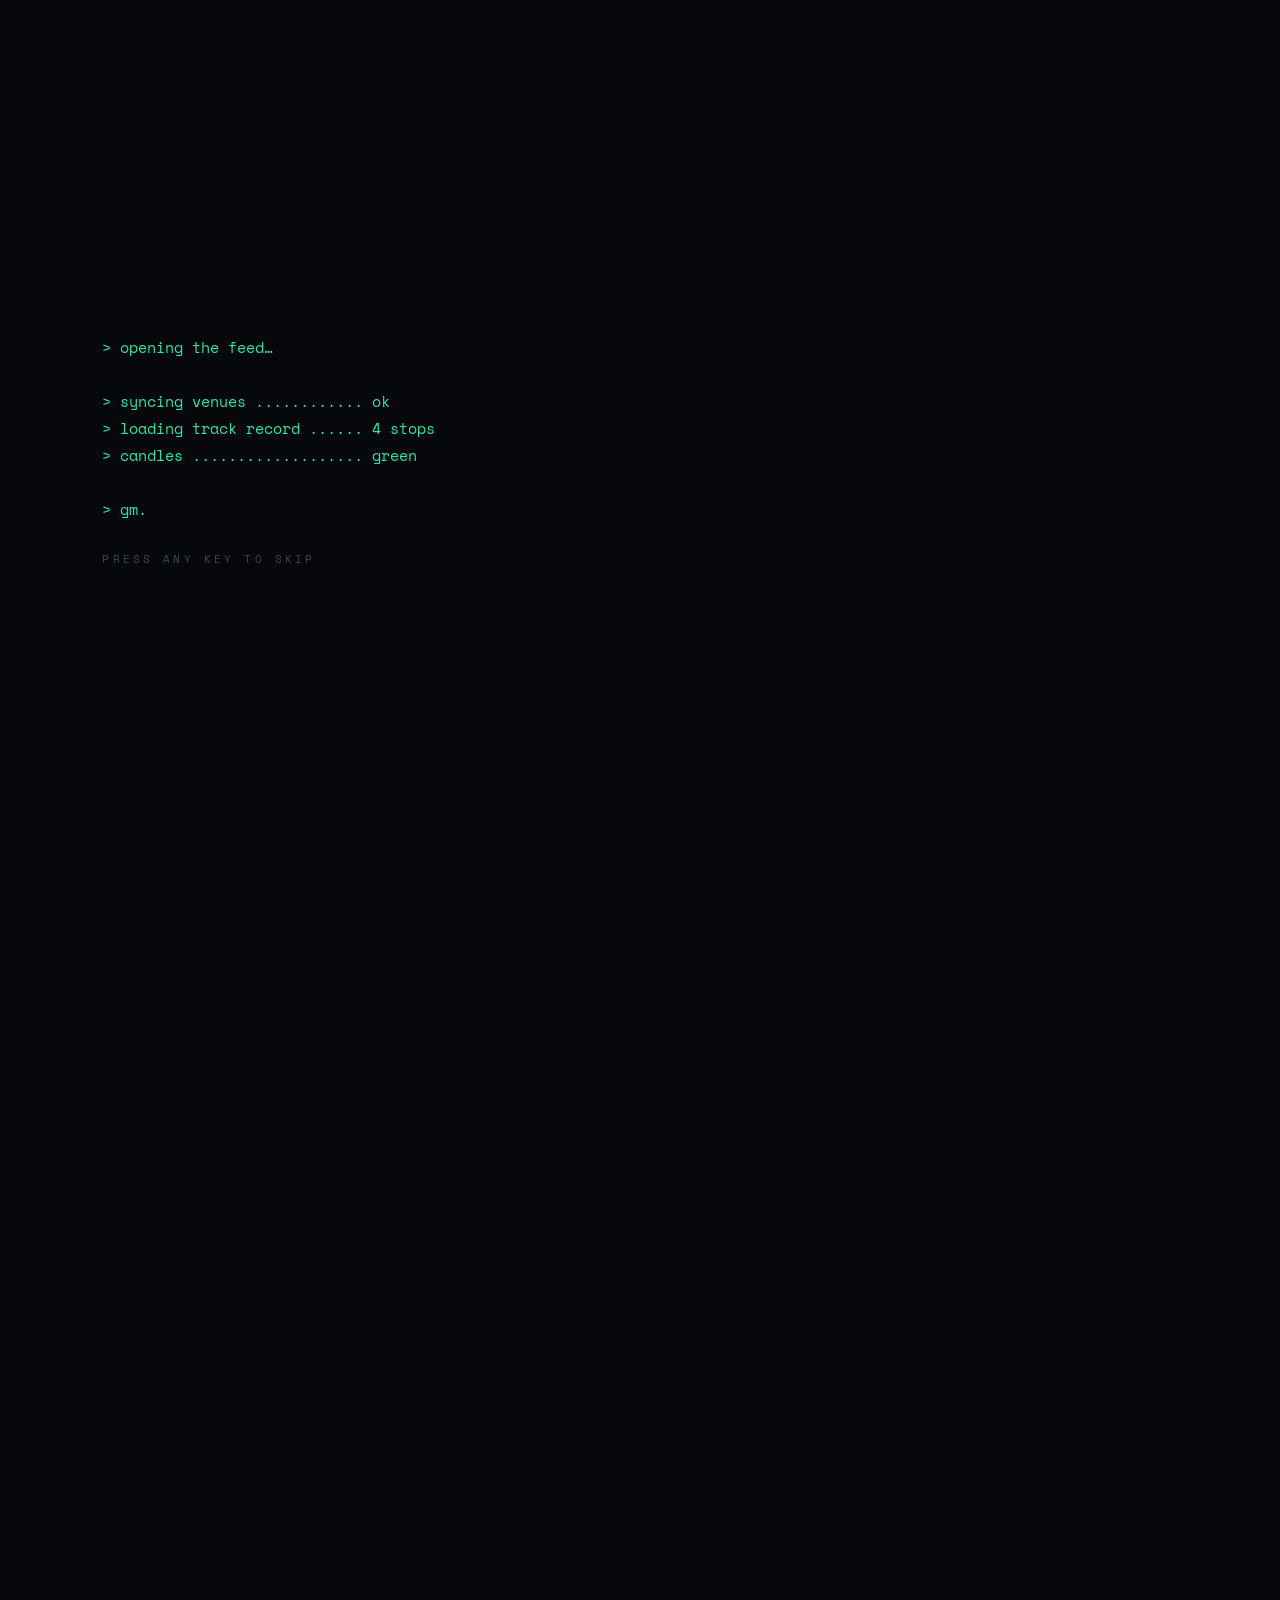
==== index.html @ bd5b3f76 "Remove language toggle" ====
<!DOCTYPE html>
<html class="no-js" lang="en">
<head>
<meta charset="utf-8">
<meta name="viewport" content="width=device-width, initial-scale=1">
<script>(function(){var d=document.documentElement;d.className='js';try{if(sessionStorage.getItem('bon_booted'))d.classList.add('booted');}catch(e){}try{if(window.matchMedia&&matchMedia('(prefers-reduced-motion: reduce)').matches)d.classList.add('booted');}catch(e){}})();</script>
<title>Long Ha (Bon) · Web3 social media &amp; community-led growth</title>
<meta name="description" content="Long Ha (Bon) — Web3 social media and community-led growth marketer. 5+ years across DeFi, GameFi and L1/L2 projects. Reply-led distribution, KOL programs, crisis comms.">
<meta name="author" content="Long Ha (Bon)">
<meta name="robots" content="index, follow, max-image-preview:large">
<meta name="theme-color" content="#06080C">
<link rel="icon" type="image/svg+xml" href="favicon.svg">
<link rel="apple-touch-icon" href="apple-touch-icon.png">
<link rel="canonical" href="https://hyperas-100.github.io/bon-site/">
<!-- If you move to your own domain later, update the canonical, og:url, og:image and twitter:image URLs below. -->
<meta property="og:url" content="https://hyperas-100.github.io/bon-site/">
<meta property="og:type" content="website">
<meta property="og:title" content="Long Ha (Bon) · Web3 social media &amp; community-led growth">
<meta property="og:description" content="Web3 social media and community-led growth. Reply-led distribution, KOL programs, crisis comms. 5+ years across DeFi, GameFi and L1/L2.">
<meta property="og:image" content="https://hyperas-100.github.io/bon-site/images/og.png">
<meta property="og:image:width" content="1200">
<meta property="og:image:height" content="630">
<meta name="twitter:card" content="summary_large_image">
<meta name="twitter:title" content="Long Ha (Bon) · Web3 social media &amp; community-led growth">
<meta name="twitter:description" content="Web3 social media and community-led growth. Reply-led distribution, KOL programs, crisis comms.">
<meta name="twitter:image" content="https://hyperas-100.github.io/bon-site/images/og.png">
<script type="application/ld+json">{"@context":"https://schema.org","@type":"ProfilePage","mainEntity":{"@type":"Person","name":"Long Ha","alternateName":"Bon","jobTitle":"Web3 Social Media & Growth Marketer","email":"mailto:halong100620@gmail.com","knowsLanguage":["vi","en"],"sameAs":["https://x.com/8xlqdtd_bon","https://t.me/bon_5m"]}}</script>
<link rel="preconnect" href="https://fonts.googleapis.com">
<link rel="preconnect" href="https://fonts.gstatic.com" crossorigin>
<link href="https://fonts.googleapis.com/css2?family=JetBrains+Mono:wght@300;400;500;600&family=Space+Mono:ital,wght@0,400;0,700;1,400;1,700&display=swap" rel="stylesheet">
<link rel="stylesheet" href="css/style.css">
<script src="js/ascii-engine.js" defer></script>
<script src="js/galaxy.js" defer></script>
<script src="js/space-bg.js" defer></script>
<script src="js/trajectory.js" defer></script>
<script src="js/app.js" defer></script>
</head>
<body>

<div id="root" style="position:relative;min-height:100vh;background:var(--bg);color:#C7D1E0;font-family:var(--body);font-size:16px;">

  <canvas id="starfield" aria-hidden="true" style="position:fixed;inset:0;z-index:0;pointer-events:none;"></canvas>

  <!-- ===== TOP BAR ===== -->
  <header class="topbar" style="position:fixed;top:0;left:0;right:0;z-index:55;display:flex;align-items:center;gap:18px;height:50px;padding:0 clamp(14px,3.4vw,30px);background:rgba(6,8,12,0.55);backdrop-filter:blur(11px);-webkit-backdrop-filter:blur(11px);">
    <button data-act="home" aria-label="back to top" style="display:flex;align-items:center;gap:9px;background:transparent;border:0;cursor:pointer;font:inherit;flex-shrink:0;">
      <span style="color:var(--green);font-size:14px;text-shadow:0 0 9px var(--green);">▲</span>
      <span style="font-weight:700;letter-spacing:.04em;font-size:14px;color:var(--ink);font-family:var(--head);">bon</span>
    </button>
    <button class="nav-galaxy" data-act="map" style="background:transparent;border:0;cursor:pointer;font-family:var(--head);font-size:11px;letter-spacing:.22em;color:var(--mute);padding:6px 8px;white-space:nowrap;flex-shrink:0;">▲ THE MARKET MAP</button>
    <span style="flex:1;"></span>
    <span id="clock" style="font-family:var(--head);font-size:10.5px;color:var(--mute);letter-spacing:.05em;flex-shrink:0;">--:--:-- UTC</span>
  </header>

  <!-- ===== CINEMATIC STAGE (fixed; scroll-driven) ===== -->
  <div id="stage" style="position:fixed;inset:0;z-index:2;overflow:hidden;">

    <!-- MARKET PLANET: hero-right -> center -> dive through -->
    <div id="earth-wrap" aria-hidden="true" style="position:absolute;top:50%;left:50%;width:min(80vh,920px);height:min(80vh,920px);transform:translate(-50%,-50%);">
      <div id="globe" style="position:absolute;inset:0;"></div>
    </div>

    <!-- WORMHOLE -->
    <canvas id="wormhole" aria-hidden="true" style="position:absolute;inset:0;width:100%;height:100%;opacity:0;pointer-events:none;"></canvas>

    <!-- MONOGRAM: zooms in, then dissolves into the wormhole -->
    <div id="face-wrap" aria-hidden="true" style="position:absolute;inset:0;display:flex;align-items:center;justify-content:center;opacity:0;pointer-events:none;transform:scale(0.9);will-change:transform,opacity;">
      <div id="face" style="width:min(96vh,99vw);height:min(96vh,99vw);-webkit-mask-image:radial-gradient(ellipse 56% 72% at 50% 45%,#000 42%,rgba(0,0,0,.55) 63%,transparent 82%);mask-image:radial-gradient(ellipse 56% 72% at 50% 45%,#000 42%,rgba(0,0,0,.55) 63%,transparent 82%);"></div>
    </div>

    <!-- LIQUIDITY MAP (galaxy) -->
    <div id="galaxy-wrap" style="position:absolute;inset:0;opacity:0;pointer-events:none;transform:scale(1.25);">
      <canvas id="galaxy" aria-hidden="true" style="position:absolute;inset:0;width:100%;height:100%;"></canvas>
      <div style="position:absolute;top:72px;left:50%;transform:translateX(-50%);z-index:3;text-align:center;pointer-events:none;">
        <div style="font-family:var(--head);font-size:11px;letter-spacing:.42em;color:var(--green);text-transform:uppercase;white-space:nowrap;">The Market Map</div>
        <div style="font-size:12.5px;color:var(--mute);margin-top:8px;">choose a market — or run <span style="color:#9FB0C8;">cd track</span> in the terminal</div>
      </div>
      <div id="galaxy-hint" aria-hidden="true" style="position:absolute;bottom:94px;left:50%;transform:translateX(-50%);z-index:3;pointer-events:none;font-family:var(--head);font-size:10.5px;letter-spacing:.34em;color:var(--mute);text-transform:uppercase;transition:opacity .9s ease;display:flex;align-items:center;gap:9px;">
        <span style="font-size:14px;color:var(--green);text-shadow:0 0 10px var(--green);animation:btwinkle 2.6s ease-in-out infinite;">⟲</span> drag to spin the map
      </div>
      <div style="position:absolute;inset:0;z-index:4;pointer-events:none;">
        <button class="galaxy-node" id="node-track" data-go="track" aria-label="TRACK RECORD — where I've worked" style="position:absolute;left:28%;top:30%;transform:translate(-50%,-50%);display:flex;flex-direction:column;align-items:center;gap:5px;background:transparent;border:0;cursor:pointer;padding:12px 14px;border-radius:4px;">
          <span style="font-size:16px;color:var(--green);text-shadow:0 0 10px var(--green);line-height:1;animation:btwinkle 3.2s ease-in-out infinite;">▲</span>
          <span style="font-family:var(--head);font-weight:700;font-size:11px;letter-spacing:.14em;color:var(--ink);text-shadow:0 1px 8px var(--bg),0 0 16px var(--bg);white-space:nowrap;">TRACK RECORD</span>
          <span style="font-size:10px;color:#8893A6;text-shadow:0 1px 6px var(--bg),0 0 12px var(--bg);white-space:nowrap;">where I've worked</span>
        </button>
        <button class="galaxy-node" id="node-results" data-go="results" aria-label="PNL — the numbers" style="position:absolute;left:72%;top:28%;transform:translate(-50%,-50%);display:flex;flex-direction:column;align-items:center;gap:5px;background:transparent;border:0;cursor:pointer;padding:12px 14px;border-radius:4px;">
          <span style="font-size:16px;color:var(--green);text-shadow:0 0 10px var(--green);line-height:1;animation:btwinkle 3.2s ease-in-out infinite;">▲</span>
          <span style="font-family:var(--head);font-weight:700;font-size:11px;letter-spacing:.14em;color:var(--ink);text-shadow:0 1px 8px var(--bg),0 0 16px var(--bg);white-space:nowrap;">PNL</span>
          <span style="font-size:10px;color:#8893A6;text-shadow:0 1px 6px var(--bg),0 0 12px var(--bg);white-space:nowrap;">the numbers</span>
        </button>
        <button class="galaxy-node" id="node-skills" data-go="skills" aria-label="CHARACTER SHEET — what I do" style="position:absolute;left:24%;top:68%;transform:translate(-50%,-50%);display:flex;flex-direction:column;align-items:center;gap:5px;background:transparent;border:0;cursor:pointer;padding:12px 14px;border-radius:4px;">
          <span style="font-size:16px;color:var(--green);text-shadow:0 0 10px var(--green);line-height:1;animation:btwinkle 3.2s ease-in-out infinite;">▲</span>
          <span style="font-family:var(--head);font-weight:700;font-size:11px;letter-spacing:.14em;color:var(--ink);text-shadow:0 1px 8px var(--bg),0 0 16px var(--bg);white-space:nowrap;">CHARACTER SHEET</span>
          <span style="font-size:10px;color:#8893A6;text-shadow:0 1px 6px var(--bg),0 0 12px var(--bg);white-space:nowrap;">what I do</span>
        </button>
        <button class="galaxy-node" id="node-contact" data-go="contact" aria-label="OPEN ORDER — say gm" style="position:absolute;left:74%;top:70%;transform:translate(-50%,-50%);display:flex;flex-direction:column;align-items:center;gap:5px;background:transparent;border:0;cursor:pointer;padding:12px 14px;border-radius:4px;">
          <span style="font-size:16px;color:var(--amber);text-shadow:0 0 10px var(--amber);line-height:1;animation:btwinkle 3.2s ease-in-out infinite;">▲</span>
          <span style="font-family:var(--head);font-weight:700;font-size:11px;letter-spacing:.14em;color:var(--ink);text-shadow:0 1px 8px var(--bg),0 0 16px var(--bg);white-space:nowrap;">OPEN ORDER</span>
          <span style="font-size:10px;color:#8893A6;text-shadow:0 1px 6px var(--bg),0 0 12px var(--bg);white-space:nowrap;">say gm</span>
        </button>
      </div>
    </div>

    <!-- HERO TEXT: backspaces away on scroll -->
    <div id="hero-text" style="position:absolute;inset:0;z-index:5;display:flex;align-items:center;padding:clamp(80px,12vh,140px) clamp(20px,6vw,76px);">
      <div aria-hidden="true" style="position:absolute;inset:0;pointer-events:none;background:radial-gradient(125% 120% at 12% 46%,rgba(6,8,12,0.96) 0%,rgba(6,8,12,0.5) 28%,rgba(6,8,12,0) 56%);"></div>
      <div style="position:relative;z-index:3;max-width:820px;">
        <div style="font-family:var(--head);font-size:12px;letter-spacing:.34em;text-transform:uppercase;color:#8893A6;margin-bottom:30px;">LONG HA <span style="color:var(--dim);">· BON</span></div>
        <h1 id="tagline" lang="en" data-full="I don’t post at the timeline. I live in it." style="font-family:var(--head);font-weight:700;font-size:clamp(26px,4.1vw,50px);line-height:1.14;letter-spacing:-0.01em;color:var(--ink);margin-bottom:28px;text-wrap:balance;min-height:2.3em;">I don’t post at the timeline. I live in it.</h1>
        <p style="font-family:var(--head);font-size:clamp(15px,1.85vw,20px);line-height:1.5;color:var(--green);max-width:46ch;margin-bottom:8px;"><span style="color:var(--green-dim);">&gt;</span> web3 social media &amp; community-led growth.</p>
        <p style="font-family:var(--head);font-style:italic;font-size:clamp(13px,1.5vw,16px);line-height:1.55;color:var(--mute);max-width:48ch;margin-bottom:44px;"><span style="color:var(--dim);font-style:normal;">&gt;</span> reply-led distribution · KOL programs · crisis comms.</p>
        <div style="display:inline-flex;align-items:center;gap:12px;font-family:var(--head);font-size:12px;letter-spacing:.22em;text-transform:uppercase;color:var(--mute);">
          <span style="color:var(--amber);animation:bfloat 2.4s ease-in-out infinite;display:inline-block;">↓</span> scroll to open the market
        </div>
      </div>
      <div aria-hidden="true" style="position:absolute;bottom:84px;right:clamp(20px,6vw,76px);z-index:3;font-family:var(--head);font-size:10px;letter-spacing:.08em;color:var(--dim);text-align:right;line-height:1.6;">5+ YRS IN THE MARKET<br>BULL · BEAR · CRAB</div>
    </div>

  </div>

  <!-- ===== SCROLL TRACK (drives the cinematic) ===== -->
  <div class="scroll-track" aria-hidden="true" style="height:520vh;"></div>

  <!-- ===== COMMAND CONSOLE ===== -->
  <div id="console" style="position:fixed;left:0;right:0;bottom:0;z-index:56;pointer-events:none;">
    <div style="max-width:1180px;margin:0 auto;padding:0 clamp(10px,3vw,22px);">
      <div id="cmd-log" style="pointer-events:auto;max-height:34vh;overflow-y:auto;background:rgba(6,8,12,0.93);backdrop-filter:blur(12px);-webkit-backdrop-filter:blur(12px);border:1px solid var(--line);border-bottom:0;padding:14px 16px;"></div>
    </div>
    <div style="background:rgba(6,8,12,0.88);backdrop-filter:blur(12px);-webkit-backdrop-filter:blur(12px);border-top:1px solid var(--line);pointer-events:auto;">
      <div style="max-width:1180px;margin:0 auto;display:flex;align-items:center;gap:10px;padding:0 clamp(12px,3vw,24px);height:52px;">
        <span style="color:var(--green-dim);font-size:13px;white-space:nowrap;flex-shrink:0;">guest@bon<span style="color:var(--dim);">:</span><span style="color:var(--green);">~</span><span style="color:var(--dim);">$</span></span>
        <input id="cmd-input" type="text" autocomplete="off" autocapitalize="off" spellcheck="false" aria-label="command input" placeholder="try ‘ls’, ‘cd track’, ‘gm’, ‘sudo hire-me’" style="flex:1;min-width:0;background:transparent;border:0;outline:0;font-size:14px;color:var(--ink);caret-color:var(--green);">
        <button id="cmd-help" data-act="help" style="flex-shrink:0;background:transparent;border:1px solid var(--line);color:#8893A6;font-family:var(--head);font-size:10.5px;letter-spacing:.14em;padding:5px 12px;cursor:pointer;">HELP</button>
      </div>
    </div>
  </div>

  <!-- ===== SECTION OVERLAY / no-JS résumé document ===== -->
  <main id="overlay">
    <div class="overlay-bg" aria-hidden="true" style="position:fixed;inset:0;z-index:0;pointer-events:none;background:radial-gradient(circle at 72% 16%,rgba(255,190,90,0.06),transparent 58%),radial-gradient(circle at 16% 84%,rgba(46,230,166,0.07),transparent 54%);"></div>
    <canvas id="overlay-bg-canvas" aria-hidden="true" style="position:fixed;inset:0;z-index:0;width:100%;height:100%;pointer-events:none;opacity:.55;"></canvas>
    <div class="overlay-chrome" style="position:sticky;top:0;z-index:3;align-items:center;gap:14px;padding:16px clamp(20px,5vw,64px);background:linear-gradient(180deg,rgba(6,8,12,0.92),rgba(6,8,12,0));backdrop-filter:blur(8px);">
      <button class="sec-back" data-act="back-close" style="display:inline-flex;align-items:center;gap:9px;background:transparent;border:1px solid rgba(46,230,166,0.28);cursor:pointer;font-family:var(--head);font-size:11px;letter-spacing:.18em;text-transform:uppercase;color:#CDD8E8;padding:9px 15px;">←&nbsp; map</button>
      <span style="flex:1;"></span>
      <span id="sec-counter" style="font-family:var(--head);font-size:11px;letter-spacing:.3em;color:var(--mute);">01 / 04</span>
    </div>

    <div class="overlay-body" style="position:relative;z-index:1;max-width:1080px;margin:0 auto;padding:6px clamp(20px,5vw,64px) 48px;">

      <div class="resume-hero">
        <p class="rh-eyebrow">LONG HA · BON</p>
        <h1 class="rh-title">I don’t post at the timeline. I live in it.</h1>
        <p class="rh-sub"><span style="color:var(--green-dim);">&gt;</span> web3 social media &amp; community-led growth.</p>
        <p class="rh-note">native VI · English C1 · 5+ years across DeFi, GameFi and L1/L2</p>
      </div>

      <!-- ============ 01 TRACK RECORD (the flight) ============ -->
      <section id="sec-track" class="section traj-section" data-sec="track" aria-labelledby="t-track">
        <h2 id="t-track" class="sr-only">The Long Position — work history, 2021 to now</h2>
        <div class="traj-stage" id="traj-map">
          <canvas data-art="trajectory" id="traj-canvas"></canvas>
          <div class="traj-top"><span><span class="traj-title">THE LONG POSITION</span> <span style="color:var(--mute);">// STOP <b id="traj-sector">01 / 04</b></span></span><span class="traj-loc" id="traj-loc">FREELANCE · ’21–’25</span><span>SIGNAL &#9656; <b id="traj-stat">—</b></span></div>
          <div class="traj-progress" id="traj-progress">
            <button data-i="0" aria-label="warp to freelance, 2021 to 2025"></button>
            <button data-i="1" aria-label="warp to Kame, Sei"></button>
            <button data-i="2" aria-label="warp to FlowX and Aurum"></button>
            <button data-i="3" aria-label="warp to Bullet.xyz"></button>
          </div>
          <div class="traj-dossier" id="traj-dossier"></div>
          <div class="traj-controls">
            <div class="traj-hint" id="traj-prompt">hold to ride the trend · or press SPACE</div>
            <div class="traj-buttons">
              <button class="traj-btn" id="traj-back" aria-label="warp back">◀ BACK</button>
              <button class="traj-btn traj-warp" id="traj-warp" aria-label="warp forward">HOLD TO LONG ▶</button>
            </div>
          </div>
        </div>

        <!-- dossier data: read by app.js for the flight HUD, and shown as a plain list when JS is off -->
        <div id="traj-data" class="plain-list" style="padding:40px 0 20px;">
          <div class="plain-only" style="display:block;">
            <div class="sec-eyebrow">where I've worked</div>
            <h2 class="sec-title" style="margin-bottom:28px;">The Long Position</h2>
          </div>
          <div class="sys-info" data-i="0" style="margin-bottom:28px;">
            <div class="dos-role">Web3 Growth &amp; Social Media Marketing · Freelance · 4/2021 – 4/2025</div>
            <div class="dos-name">RedKite · Hydraverse · Fizen Wallet · Hyra AI</div>
            <ul class="dos-list">
              <li>Led growth and social strategy across 4 Web3 projects (DeFi, GameFi and L1/L2 ecosystems), scaling communities from 0 to 800k+ users.</li>
              <li>15M+ combined organic reach (X analytics) across the campaigns I led.</li>
              <li>Managed and trained cross-functional teams (up to 7 members) and 200+ KOL and partner relationships.</li>
            </ul>
          </div>
          <div class="sys-info" data-i="1" style="margin-bottom:28px;">
            <div class="dos-role">Marketing Manager · 7/2025 – 4/2026</div>
            <div class="dos-name">Kame Aggregator · Sei</div>
            <ul class="dos-list">
              <li>Led growth and marketing: strategy, execution and ecosystem expansion within Sei.</li>
              <li>Built and optimized the KOL/Ambassador program to ~800% efficiency vs. the original campaign on a 70% smaller budget, with 2.8M+ impressions.</li>
              <li>Ran co-marketing and BD with major Sei protocols (DEXs, lending platforms).</li>
              <li>Led incident communications during a protocol exploit across the official Kame X account and my own, bridging the core team, Sei Foundation, partners and users.</li>
            </ul>
          </div>
          <div class="sys-info" data-i="2" style="margin-bottom:28px;">
            <div class="dos-role">Same role · 7/2025 – 4/2026</div>
            <div class="dos-name">FlowX Aggregator · Aurum Protocol</div>
            <ul class="dos-list">
              <li>Drove KOL and content growth for FlowX Aggregator.</li>
              <li>Led full-stack growth for Aurum Protocol.</li>
              <li>Recognized as Human of the Month twice for performance and impact.</li>
            </ul>
          </div>
          <div class="sys-info" data-i="3" style="margin-bottom:28px;">
            <div class="dos-role">Social Media · 8/2026 – present</div>
            <div class="dos-name">Bullet.xyz · Solana perps DEX</div>
            <ul class="dos-list">
              <li>Lead social strategy and daily content for the main brand account (90K+ followers).</li>
              <li>Moved the account to reply-led distribution: 1M monthly organic impressions, with likes +309%, reposts +632% and profile visits +222% (X analytics).</li>
              <li>Trading volume passed $300M+ within the first 2 months.</li>
              <li>Ship product launch and market content on a consistent visual system, in a distinct non-corporate voice built for Solana's interactive ecosystem.</li>
            </ul>
          </div>
        </div>
      </section>

      <!-- ============ 02 PNL (results) ============ -->
      <section id="sec-results" class="section" data-sec="results" aria-labelledby="t-results">
        <div style="margin-bottom:34px;">
          <div class="sec-eyebrow">the numbers</div>
          <h2 id="t-results" class="sec-title">The PnL</h2>
        </div>
        <div class="tele"><span><i class="dot-live"></i> <span class="c">settled results</span></span><span>sources: X analytics · DeFi dashboards</span></div>
        <!-- TODO(Bon): add the comparison window for the Bullet % changes (e.g. "vs. the month before I joined") in the notes below. -->
        <div class="pnl-grid" id="pnl-grid">
          <div class="pnl-card hud" data-to="1" data-suffix="M" data-dec="0" style="--d:0ms">
            <div class="pnl-label">Monthly organic impressions</div>
            <div class="pnl-num">1M</div><div class="pnl-spark" aria-hidden="true"></div>
            <div class="pnl-sub">Main account (90K+ followers) after the move to reply-led distribution.</div><span class="pnl-tag">BULLET.XYZ</span>
          </div>
          <div class="pnl-card hud" data-to="309" data-prefix="+" data-suffix="%" data-dec="0" data-up="1" style="--d:70ms">
            <div class="pnl-label">Likes</div>
            <div class="pnl-num">+309%</div><div class="pnl-spark" aria-hidden="true"></div>
            <div class="pnl-sub">Monthly organic engagement, main account.</div><span class="pnl-tag">BULLET.XYZ</span>
          </div>
          <div class="pnl-card hud" data-to="632" data-prefix="+" data-suffix="%" data-dec="0" data-up="1" style="--d:140ms">
            <div class="pnl-label">Reposts</div>
            <div class="pnl-num">+632%</div><div class="pnl-spark" aria-hidden="true"></div>
            <div class="pnl-sub">Monthly organic engagement, main account.</div><span class="pnl-tag">BULLET.XYZ</span>
          </div>
          <div class="pnl-card hud" data-to="222" data-prefix="+" data-suffix="%" data-dec="0" data-up="1" style="--d:210ms">
            <div class="pnl-label">Profile visits</div>
            <div class="pnl-num">+222%</div><div class="pnl-spark" aria-hidden="true"></div>
            <div class="pnl-sub">Monthly organic engagement, main account.</div><span class="pnl-tag">BULLET.XYZ</span>
          </div>
          <div class="pnl-card hud" data-to="300" data-prefix="$" data-suffix="M+" data-dec="0" style="--d:280ms">
            <div class="pnl-label">Trading volume</div>
            <div class="pnl-num">$300M+</div><div class="pnl-spark" aria-hidden="true"></div>
            <div class="pnl-sub">Trading volume in the first 2 months.</div><span class="pnl-tag">BULLET.XYZ</span>
          </div>
          <div class="pnl-card hud" data-to="800" data-prefix="~" data-suffix="%" data-dec="0" style="--d:350ms">
            <div class="pnl-label">KOL program efficiency</div>
            <div class="pnl-num amber">~800%</div><div class="pnl-spark" aria-hidden="true"></div>
            <div class="pnl-sub">vs. the original campaign, while cutting the budget by 70%.</div><span class="pnl-tag">KAME · SEI</span>
          </div>
          <div class="pnl-card hud" data-to="2.8" data-suffix="M+" data-dec="1" style="--d:420ms">
            <div class="pnl-label">Total impressions</div>
            <div class="pnl-num amber">2.8M+</div><div class="pnl-spark" aria-hidden="true"></div>
            <div class="pnl-sub">Generated by the rebuilt KOL and ambassador program.</div><span class="pnl-tag">KAME · SEI</span>
          </div>
          <div class="pnl-card hud" data-to="15" data-suffix="M+" data-dec="0" style="--d:490ms">
            <div class="pnl-label">Combined organic reach</div>
            <div class="pnl-num">15M+</div><div class="pnl-spark" aria-hidden="true"></div>
            <div class="pnl-sub">Across 4 Web3 projects, from content, KOLs and campaigns.</div><span class="pnl-tag">FREELANCE ’21–’25</span>
          </div>
        </div>
        <p class="pnl-note"><b>How to read this.</b> Bullet.xyz social figures come from X analytics and cover the main account only. Reach figures are X analytics. Trading volume is Bullet.xyz volume over its first 2 months. The sparklines are decorative, not data.</p>
      </section>

      <!-- ============ 03 CHARACTER SHEET (skills) ============ -->
      <section id="sec-skills" class="section" data-sec="skills" aria-labelledby="t-skills">
        <div style="margin-bottom:34px;">
          <div class="sec-eyebrow">what I do</div>
          <h2 id="t-skills" class="sec-title">Character Sheet</h2>
        </div>
        <div class="char-head hud">
          <div class="char-portrait hud" data-art="portrait"><img src="images/mark.jpg" alt="Bon monogram" style="width:100%;height:100%;object-fit:cover;"></div>
          <div>
            <div class="char-tag">// player one</div>
            <div class="char-name">LONG HA (BON)</div>
            <div class="char-meta">
              <div><b>CLASS</b> Web3 social &amp; growth operator</div>
              <div><b>GUILD</b> Bullet.xyz</div>
              <div><b>LANGS</b> Vietnamese (native) · English (C1)</div>
              <div><b>EDU</b> NEU · Business Admin, Entrepreneurship Mgmt · 2018–22</div>
            </div>
          </div>
        </div>
        <!-- TODO(Bon): the LV values below (data-lv) are self-rated placeholders. Set them to what you actually believe. -->
        <div class="stat-grid">
          <div class="hud" style="padding:20px;">
            <div class="block-title">// skills</div>
            <!-- self-rated bars: tune the "off" count (out of 10) and LV to taste -->
            <div class="stat-row"><span class="stat-name">CT-native voice</span><span class="stat-lv">LV 9</span><span class="stat-bar" data-lv="9"></span></div>
            <div class="stat-row"><span class="stat-name">Reply-led distribution</span><span class="stat-lv">LV 9</span><span class="stat-bar" data-lv="9"></span></div>
            <div class="stat-row"><span class="stat-name">KOL &amp; ambassador programs</span><span class="stat-lv">LV 9</span><span class="stat-bar" data-lv="9"></span></div>
            <div class="stat-row"><span class="stat-name">Community-led GTM</span><span class="stat-lv">LV 8</span><span class="stat-bar" data-lv="8"></span></div>
            <div class="stat-row"><span class="stat-name">Launch execution</span><span class="stat-lv">LV 8</span><span class="stat-bar" data-lv="8"></span></div>
            <div class="stat-row"><span class="stat-name">Crisis communications</span><span class="stat-lv">LV 7</span><span class="stat-bar" data-lv="7"></span></div>
            <div class="stat-row"><span class="stat-name">Co-marketing &amp; BD</span><span class="stat-lv">LV 7</span><span class="stat-bar" data-lv="7"></span></div>
            <div class="stat-row"><span class="stat-name">Team leadership</span><span class="stat-lv">LV 7</span><span class="stat-bar" data-lv="7"></span></div>
          </div>
          <div style="display:flex;flex-direction:column;gap:clamp(18px,3vw,28px);">
            <div class="hud" style="padding:20px;">
              <div class="block-title">// gear</div>
              <div class="gear"><span>X / Crypto Twitter</span><span>KOL programs</span><span>ambassador programs</span><span>co-marketing</span><span>BD</span><span>community ops</span><span>launch content</span><span>incident comms</span><span>content systems</span></div>
            </div>
            <div class="hud" style="padding:20px;">
              <div class="block-title">// achievements</div>
              <ul class="dos-list">
                <li>Human of the Month, twice</li>
                <li>Rebuilt a KOL program at ~800% efficiency on a 70% smaller budget</li>
                <li>Led comms through a live protocol exploit</li>
                <li>Grew communities from 0 to 800k+ users across 4 projects</li>
              </ul>
            </div>
          </div>
        </div>
      </section>

      <!-- ============ 04 OPEN ORDER (contact) ============ -->
      <section id="sec-contact" class="section" data-sec="contact" aria-labelledby="t-contact">
        <div style="margin-bottom:26px;">
          <div class="sec-eyebrow">say gm</div>
          <h2 id="t-contact" class="sec-title">Open Order</h2>
        </div>
        <p style="font-size:clamp(17px,1.9vw,21px);line-height:1.62;color:#CDD8E8;max-width:60ch;">I'm open to part-time and retainer work in web3 social: brand accounts, a CT-native voice, KOL programs and community-led growth.</p>
        <div class="roles"><span>brand accounts</span><span>reply-led growth</span><span>KOL programs</span><span>launch content</span><span>community ops</span></div>
        <div class="contact-grid">
          <a class="contact-link" href="https://x.com/8xlqdtd_bon" target="_blank" rel="noopener"><span class="k">X / TWITTER</span><span class="v">@8xlqdtd_bon</span><span class="go">DM me →</span></a>
          <a class="contact-link" href="https://t.me/bon_5m" target="_blank" rel="noopener"><span class="k">TELEGRAM</span><span class="v">@bon_5m</span><span class="go">say gm →</span></a>
          <a class="contact-link" href="mailto:halong100620@gmail.com"><span class="k">EMAIL</span><span class="v">halong100620@gmail.com</span><span class="go">write →</span></a>
        </div>
        <div class="term hud" style="max-width:640px;">
          <div class="term-bar"><span class="term-dots"><i></i><i></i><i></i></span><span class="term-title">guest@bon:~</span></div>
          <div class="term-body">
            <div><span class="p">$</span> cat availability.txt</div>
            <div>part-time · retainer · web3 social</div>
            <div><span class="p">$</span> gm<span class="cur"> ▌</span></div>
          </div>
        </div>
      </section>

    </div>
  </main>

  <!-- ===== BOOT ===== -->
  <div id="boot" data-act="skip-boot" style="position:fixed;inset:0;z-index:100;background:var(--bg);display:flex;flex-direction:column;align-items:flex-start;justify-content:center;padding:0 clamp(20px,8vw,120px);cursor:pointer;">
    <pre id="boot-pre" style="font-family:var(--head);font-size:clamp(11px,2.2vw,15px);line-height:1.8;color:var(--green);white-space:pre-wrap;"></pre>
    <div style="margin-top:28px;font-family:var(--head);font-size:10.5px;letter-spacing:.3em;color:var(--dim);">PRESS ANY KEY TO SKIP</div>
  </div>

</div>
</body>
</html>
---- css/style.css ----
/* Bon — style.css
   Theme: a trading-terminal universe. Near-black ground, mint (long), amber (accent), red (short).
   Fonts load from Google Fonts; every stack falls back to the system monospace. */

:root {
  --bg: #06080C;
  --bg-2: rgba(6, 8, 12, 0.92);
  --ink: #E6EBF2;
  --ink-2: #B5BFCE;
  --mute: #6B7586;
  --dim: #3D4656;
  --green: #2EE6A6;
  --green-dim: #1C9C72;
  --amber: #FFBE5A;
  --red: #FF5C7A;
  --line: rgba(46, 230, 166, 0.14);
  --line-2: rgba(46, 230, 166, 0.32);
  --head: 'Space Mono', ui-monospace, 'SF Mono', Menlo, Consolas, monospace;
  --body: 'JetBrains Mono', ui-monospace, 'SF Mono', Menlo, Consolas, monospace;
}

* { margin: 0; padding: 0; box-sizing: border-box; }
html { -webkit-text-size-adjust: 100%; }
body { background: var(--bg); overflow-x: hidden; }
::selection { background: var(--green); color: var(--bg); }
a { color: inherit; text-decoration: none; }
input { font-family: inherit; color: inherit; }
::-webkit-scrollbar { width: 8px; height: 8px; }
::-webkit-scrollbar-thumb { background: rgba(46, 230, 166, .18); }
::-webkit-scrollbar-track { background: transparent; }

@keyframes bpulse { 0%, 100% { opacity: .4; transform: scale(.82); } 50% { opacity: 1; transform: scale(1); } }
@keyframes bfloat { 0%, 100% { transform: translateY(0); } 50% { transform: translateY(7px); } }
@keyframes bblink { 0%, 49% { opacity: 1; } 50%, 100% { opacity: 0; } }
@keyframes btwinkle { 0%, 100% { opacity: .5; } 50% { opacity: 1; } }
@keyframes brise { from { opacity: 0; transform: translate(-50%, 12px); } to { opacity: 1; transform: translate(-50%, 0); } }
@keyframes bfade { from { opacity: 0; } to { opacity: 1; } }
@keyframes bscan { from { transform: translateY(-120%); } to { transform: translateY(260%); } }
@keyframes bconfetti { 0% { transform: translateY(-12vh) rotate(0); } 100% { transform: translateY(112vh) rotate(420deg); } }
@keyframes btick { 0% { opacity: 0; transform: translateY(6px); } 100% { opacity: 1; transform: none; } }
@media (prefers-reduced-motion: reduce) {
  * { animation-duration: .001ms !important; animation-iteration-count: 1 !important; transition-duration: .001ms !important; scroll-behavior: auto !important; }
}

/* ---------- progressive enhancement: no-JS = plain linear résumé ---------- */
html.no-js .topbar, html.no-js #stage, html.no-js .scroll-track, html.no-js #console, html.no-js #starfield, html.no-js #boot { display: none !important; }
html.booted #boot { display: none !important; }
html.js .plain-only { display: none; }
html.js .plain-list { display: none; }
html.no-js .traj-stage { display: none; }

.resume-hero { display: block; padding: 96px 0 54px; }
.rh-eyebrow { font-family: var(--head); font-size: 12px; letter-spacing: .34em; text-transform: uppercase; color: var(--mute); margin-bottom: 22px; }
.rh-title { font-family: var(--head); font-weight: 700; font-size: clamp(26px, 4.6vw, 54px); line-height: 1.14; letter-spacing: -0.01em; color: var(--ink); margin-bottom: 22px; max-width: 20ch; }
.rh-sub { font-family: var(--head); font-size: clamp(15px, 1.9vw, 21px); line-height: 1.5; color: var(--green); max-width: 46ch; margin-bottom: 18px; }
.rh-note { font-size: 11.5px; color: var(--dim); font-family: var(--head); letter-spacing: .06em; }

.section { display: block; padding: 40px 0 80px; }
.overlay-body > .section + .section { border-top: 1px solid rgba(46, 230, 166, 0.08); }
.overlay-chrome { display: none; }

html.js #overlay { position: fixed; inset: 0; z-index: 80; overflow-y: auto; overflow-x: hidden; background: var(--bg); display: none; }
html.js #overlay.open { display: block; }
html.js #overlay.open .resume-hero { display: none; }
html.js #overlay.open .section { display: none; }
html.js #overlay.open .section.active { display: block; animation: bfade .45s ease both; }
html.js #overlay.open .overlay-chrome { display: flex; }
#cmd-log:empty { display: none; }

a:focus-visible, button:focus-visible, input:focus-visible { outline: 2px solid var(--green); outline-offset: 2px; }

/* ---------- top bar / galaxy nodes ---------- */
.nav-galaxy:hover { color: var(--green); }
.galaxy-node { pointer-events: auto; }
.galaxy-node:hover { background: radial-gradient(circle at 50% 32%, rgba(46, 230, 166, 0.18), transparent 66%); }
.sec-back:hover { border-color: var(--green); background: rgba(46, 230, 166, 0.06); }
.contact-link:hover { border-color: var(--line-2); background: rgba(46, 230, 166, 0.04); }
@media (max-width: 760px) {
  #galaxy-wrap { background: radial-gradient(ellipse 96% 64% at 50% 47%, rgba(30, 90, 80, .22), rgba(20, 50, 46, .12) 44%, transparent 72%) !important; }
  .nav-galaxy { letter-spacing: .08em !important; font-size: 10px !important; padding: 6px 4px !important; }
  .galaxy-node { background: radial-gradient(ellipse 130% 100% at 50% 44%, rgba(6, 8, 12, .86), rgba(6, 8, 12, .62) 52%, transparent 80%) !important; border-radius: 12px !important; }
  #galaxy-hint { display: none !important; }
}

/* ---------- HUD system ---------- */
.hud { position: relative; border: 1px solid var(--line); background: repeating-linear-gradient(45deg, rgba(46, 230, 166, .03) 0 6px, transparent 6px 12px), linear-gradient(180deg, rgba(46, 230, 166, .022), rgba(46, 230, 166, .004)); }
.hud::before, .hud::after { content: ""; position: absolute; width: 11px; height: 11px; pointer-events: none; z-index: 4; }
.hud::before { top: -1px; left: -1px; border-top: 1px solid rgba(46, 230, 166, .6); border-left: 1px solid rgba(46, 230, 166, .6); }
.hud::after { bottom: -1px; right: -1px; border-bottom: 1px solid rgba(46, 230, 166, .6); border-right: 1px solid rgba(46, 230, 166, .6); }
.hud:hover { border-color: var(--line-2); }
.tele { font-family: var(--head); font-size: 10.5px; letter-spacing: .18em; color: var(--mute); display: flex; flex-wrap: wrap; gap: 8px 16px; align-items: center; margin: 0 0 32px; text-transform: uppercase; }
.tele .c { color: var(--green); }
.tele .g { color: var(--amber); }
.tele span { display: inline-flex; align-items: center; gap: 7px; }
.dot-live { width: 7px; height: 7px; border-radius: 50%; background: var(--green); box-shadow: 0 0 8px var(--green); animation: bpulse 2.4s ease-in-out infinite; display: inline-block; flex: none; }
.sec-eyebrow { font-family: var(--head); font-size: 11px; letter-spacing: .34em; text-transform: uppercase; color: var(--green); margin-bottom: 14px; }
.sec-title { font-family: var(--head); font-weight: 700; font-size: clamp(30px, 5.6vw, 62px); line-height: 1.04; letter-spacing: -0.01em; color: var(--ink); }
.sr-only { position: absolute; width: 1px; height: 1px; overflow: hidden; clip: rect(0 0 0 0); white-space: nowrap; }

/* ---------- THE LONG POSITION (flight game) ---------- */
.traj-section { padding: 0 !important; }
.traj-stage { position: relative; width: 100vw; margin-left: 50%; transform: translateX(-50%); height: calc(100vh - 118px); min-height: 470px; overflow: hidden; background: var(--bg); }
.traj-stage canvas { position: absolute; inset: 0; width: 100%; height: 100%; display: block; }
.traj-top { position: absolute; left: 0; right: 0; top: 0; z-index: 6; display: flex; justify-content: space-between; align-items: center; gap: 14px; flex-wrap: wrap; padding: 16px clamp(18px, 5vw, 46px); font-family: var(--head); font-size: 11px; letter-spacing: .14em; color: var(--green); background: linear-gradient(180deg, rgba(6, 8, 12, .82), transparent); pointer-events: none; }
.traj-top b { color: var(--amber); }
.traj-title { color: var(--ink); letter-spacing: .22em; }
.traj-loc { color: var(--ink); }
.traj-progress { position: absolute; left: 50%; transform: translateX(-50%); top: 52px; z-index: 6; display: flex; gap: 8px; }
.traj-progress button { width: 9px; height: 9px; border-radius: 50%; border: 1px solid rgba(46, 230, 166, .38); background: transparent; cursor: pointer; padding: 0; }
.traj-progress button.done { background: var(--green); border-color: var(--green); }
.traj-progress button.on { background: var(--amber); border-color: var(--amber); box-shadow: 0 0 9px rgba(255, 190, 90, .75); }
.traj-dossier { position: absolute; left: clamp(16px, 4vw, 40px); bottom: clamp(16px, 4vh, 32px); z-index: 6; width: min(470px, 60%); border: 1px solid rgba(46, 230, 166, .2); background: rgba(6, 8, 12, .86); padding: 15px 17px; min-height: 64px; pointer-events: auto; }
.traj-controls { position: absolute; right: clamp(16px, 4vw, 40px); bottom: clamp(16px, 4vh, 32px); z-index: 7; display: flex; flex-direction: column; align-items: flex-end; gap: 10px; }
.traj-hint { font-family: var(--head); font-size: 10.5px; letter-spacing: .12em; color: var(--amber); text-shadow: 0 0 10px rgba(255, 190, 90, .5); animation: bpulse 1.8s ease-in-out infinite; }
.traj-hint.hide { opacity: .5; animation: none; color: var(--mute); text-shadow: none; }
.traj-buttons { display: flex; gap: 10px; }
.traj-btn { font-family: var(--head); background: rgba(6, 8, 12, .78); border: 1px solid rgba(46, 230, 166, .34); color: var(--green); cursor: pointer; padding: 12px 16px; font-size: 12px; letter-spacing: .12em; -webkit-user-select: none; user-select: none; touch-action: manipulation; }
.traj-btn:hover { border-color: var(--green); background: rgba(46, 230, 166, .1); }
.traj-btn:active { transform: scale(.96); }
.traj-warp { color: var(--bg); background: var(--amber); border-color: var(--amber); font-weight: 700; box-shadow: 0 0 20px rgba(255, 190, 90, .45); padding: 12px 24px; }
.traj-warp:hover { background: #ffd08a; border-color: #ffd08a; }
.dos-role { font-size: 11px; letter-spacing: .12em; color: var(--amber); font-family: var(--head); margin-bottom: 6px; text-transform: uppercase; }
.dos-name { color: var(--ink); font-weight: 700; font-size: 16px; line-height: 1.3; margin-bottom: 8px; }
.dos-list { list-style: none; font-size: 12.5px; line-height: 1.6; color: var(--ink-2); }
.dos-list li { padding-left: 14px; position: relative; margin-bottom: 4px; }
.dos-list li::before { content: "▸"; position: absolute; left: 0; color: var(--green); }
@media (max-width: 680px) {
  .traj-stage { height: 78vh; }
  .traj-dossier { width: auto; left: 10px; right: 10px; bottom: 78px; }
  .traj-controls { left: 10px; right: 10px; bottom: 14px; align-items: stretch; }
  .traj-buttons { width: 100%; }
  .traj-btn { flex: 1; text-align: center; }
  .traj-warp { flex: 2; }
  .traj-hint { text-align: center; }
  .traj-top { font-size: 10px; gap: 8px; }
  .traj-progress { top: 48px; }
}

/* ---------- THE PNL (results dashboard) ---------- */
.pnl-grid { display: grid; grid-template-columns: repeat(auto-fit, minmax(230px, 1fr)); gap: 16px; margin-bottom: 26px; }
.pnl-card { padding: 20px 18px 16px; opacity: 0; }
html.js #overlay.open .section.active .pnl-card { animation: btick .5s ease both; }
html.no-js .pnl-card { opacity: 1; }
.pnl-label { font-family: var(--head); font-size: 10px; letter-spacing: .16em; color: var(--mute); text-transform: uppercase; margin-bottom: 14px; }
.pnl-num { font-family: var(--head); font-weight: 700; font-size: clamp(30px, 4.2vw, 46px); line-height: 1; color: var(--green); letter-spacing: -0.02em; margin-bottom: 6px; }
.pnl-num.amber { color: var(--amber); }
.pnl-num.up::before { content: "▲ "; font-size: .5em; vertical-align: .35em; }
.pnl-spark { font-family: var(--body); font-size: 15px; letter-spacing: 1px; color: var(--green-dim); margin: 12px 0 10px; white-space: nowrap; overflow: hidden; }
.pnl-spark .hi { color: var(--green); }
.pnl-sub { font-size: 12.5px; line-height: 1.55; color: var(--ink-2); }
.pnl-tag { display: inline-block; margin-top: 12px; font-family: var(--head); font-size: 9.5px; letter-spacing: .12em; color: var(--green); border: 1px solid rgba(46, 230, 166, .26); padding: 2px 8px; }
.pnl-note { font-size: 12px; line-height: 1.7; color: var(--mute); max-width: 76ch; }
.pnl-note b { color: var(--ink-2); font-weight: 500; }

/* ---------- CHARACTER SHEET (skills) ---------- */
.char-head { display: grid; grid-template-columns: auto 1fr; gap: 24px; padding: 22px; align-items: center; margin-bottom: 18px; }
.char-portrait { width: 260px; height: 260px; position: relative; overflow: hidden; flex: none; }
.char-tag { font-family: var(--head); font-size: 10.5px; letter-spacing: .2em; color: var(--mute); text-transform: uppercase; }
.char-name { font-family: var(--head); font-size: clamp(22px, 3.2vw, 32px); color: var(--ink); font-weight: 700; line-height: 1; margin: 7px 0 12px; }
.char-meta { font-family: var(--head); font-size: 12px; line-height: 2; color: #9AA6BB; }
.char-meta b { color: var(--mute); font-weight: 400; display: inline-block; width: 62px; }
.stat-grid { display: grid; grid-template-columns: 1fr 1fr; gap: clamp(18px, 3vw, 28px); }
.stat-row { display: grid; grid-template-columns: 1fr auto auto; gap: 12px; align-items: center; padding: 9px 0; border-bottom: 1px solid rgba(46, 230, 166, .07); }
.stat-row:last-child { border-bottom: 0; }
.stat-name { font-size: 12.5px; color: #CDD8E8; }
.stat-lv { font-family: var(--head); font-size: 11px; color: var(--amber); letter-spacing: .06em; }
.stat-bar { font-size: 12px; letter-spacing: 1px; white-space: nowrap; color: var(--green); }
.stat-bar .off { color: #223037; }
.gear { display: flex; flex-wrap: wrap; gap: 8px; }
.gear span { font-size: 12px; color: #9FB0C8; border: 1px solid rgba(46, 230, 166, .16); padding: 5px 10px; font-family: var(--head); letter-spacing: .03em; }
.block-title { font-family: var(--head); font-size: 10.5px; letter-spacing: .2em; color: var(--mute); margin-bottom: 14px; text-transform: uppercase; }
@media (max-width: 680px) { .char-portrait { width: 210px; height: 210px; } .char-head { grid-template-columns: 1fr; justify-items: center; text-align: center; } .stat-grid { grid-template-columns: 1fr; } }

/* ---------- OPEN ORDER (contact) ---------- */
.contact-grid { display: grid; grid-template-columns: repeat(auto-fit, minmax(240px, 1fr)); gap: 14px; margin: 30px 0 26px; }
.contact-link { display: flex; flex-direction: column; gap: 8px; padding: 18px; border: 1px solid var(--line); transition: border-color .2s, background .2s; }
.contact-link .k { font-family: var(--head); font-size: 10.5px; letter-spacing: .2em; color: var(--mute); }
.contact-link .v { font-size: 15px; color: var(--ink); word-break: break-all; }
.contact-link .go { font-family: var(--head); font-size: 10.5px; letter-spacing: .14em; color: var(--green); margin-top: 4px; }
.roles { display: flex; flex-wrap: wrap; gap: 8px; margin-top: 12px; }
.roles span { font-family: var(--head); font-size: 11px; letter-spacing: .06em; color: var(--amber); border: 1px solid rgba(255, 190, 90, .3); padding: 5px 11px; }

/* ---------- terminal-style blocks ---------- */
.term { overflow: hidden; font-family: var(--head); }
.term-bar { display: flex; align-items: center; gap: 10px; padding: 10px 13px; border-bottom: 1px solid var(--line); background: rgba(46, 230, 166, .03); }
.term-dots { display: flex; gap: 5px; flex: none; }
.term-dots i { width: 9px; height: 9px; border-radius: 50%; display: block; background: #33405E; }
.term-dots i:nth-child(1) { background: var(--red); }
.term-dots i:nth-child(2) { background: var(--amber); }
.term-dots i:nth-child(3) { background: var(--green); }
.term-title { font-size: 11px; letter-spacing: .06em; color: #8E9AB0; flex: 1; white-space: nowrap; overflow: hidden; text-overflow: ellipsis; }
.term-body { padding: 18px 16px; font-size: 12.5px; line-height: 1.95; color: #AAB6C9; }
.term-body .k { color: var(--amber); }
.term-body .p { color: var(--green); }
.cur { color: var(--green); animation: bblink 1.1s step-end infinite; }
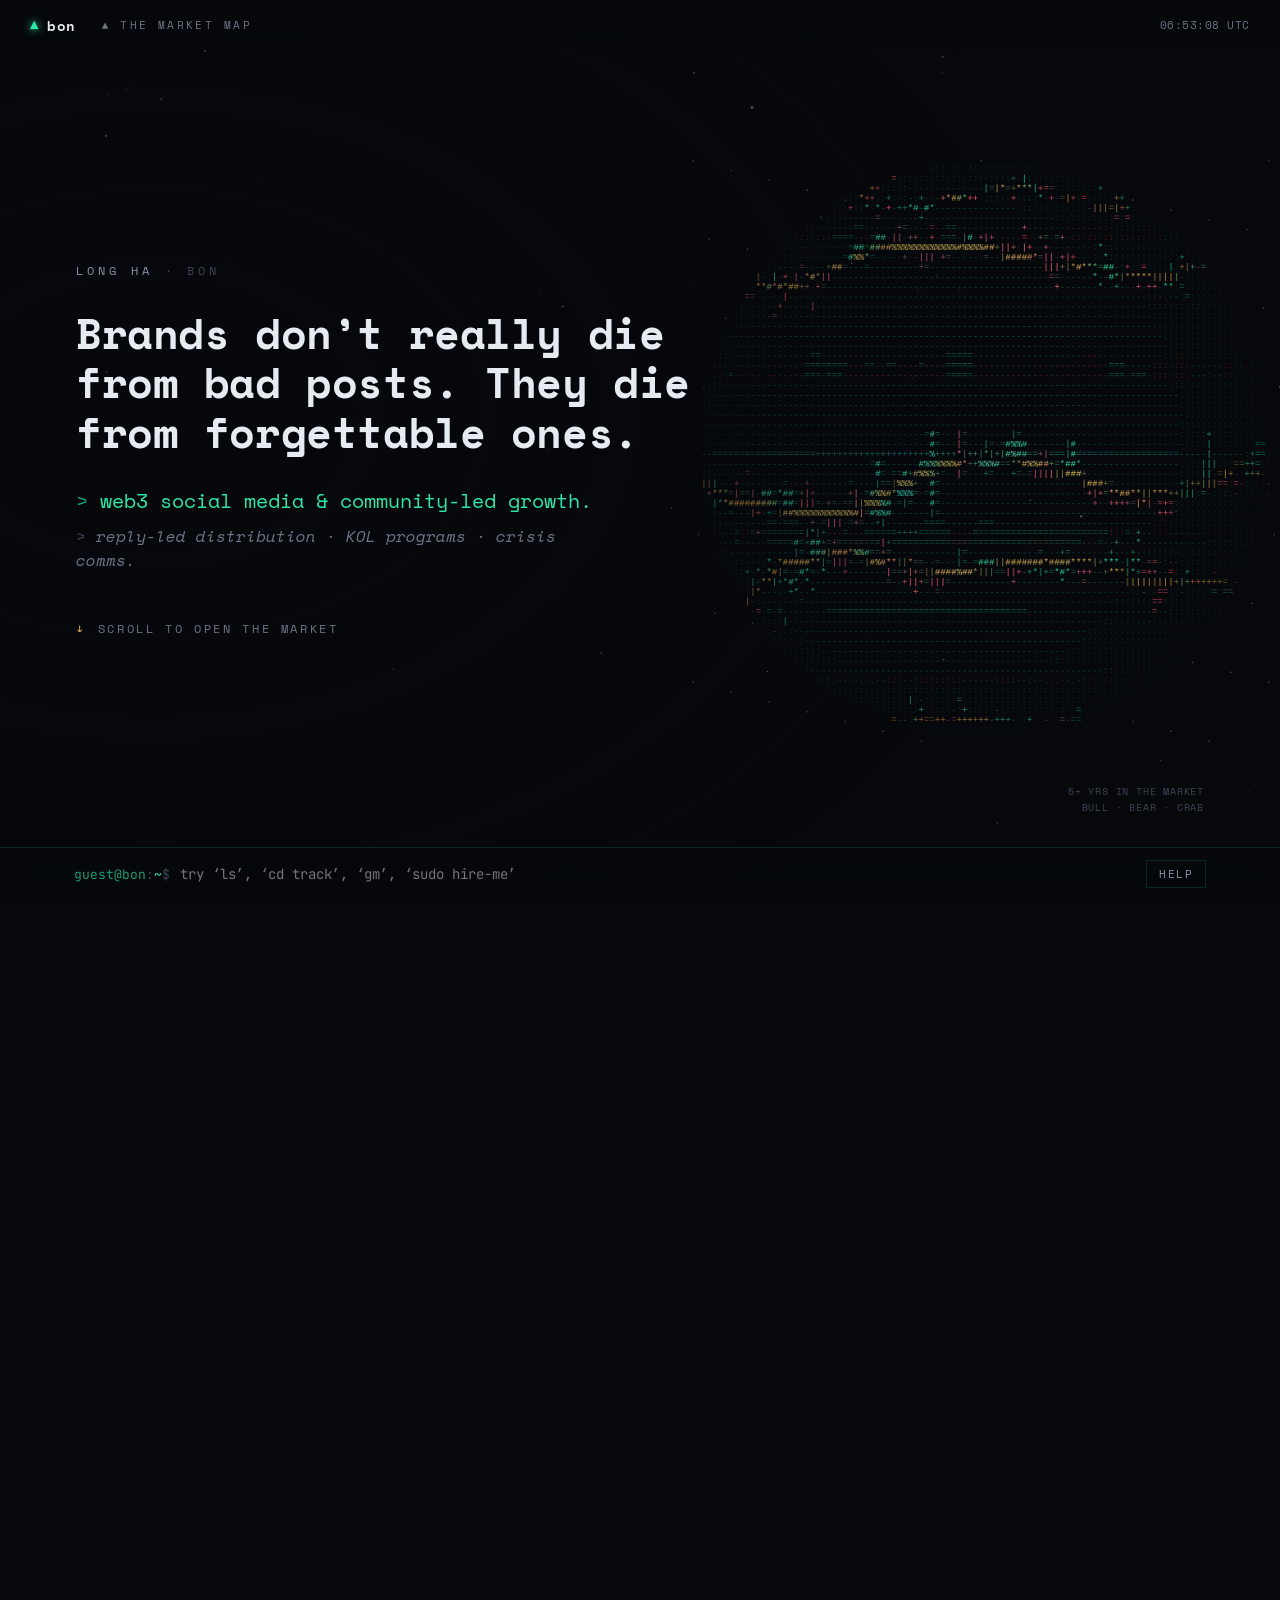
==== commit a2843845: "New headline" ====
--- a/index.html
+++ b/index.html
@@ -107,7 +107,7 @@
       <div aria-hidden="true" style="position:absolute;inset:0;pointer-events:none;background:radial-gradient(125% 120% at 12% 46%,rgba(6,8,12,0.96) 0%,rgba(6,8,12,0.5) 28%,rgba(6,8,12,0) 56%);"></div>
       <div style="position:relative;z-index:3;max-width:820px;">
         <div style="font-family:var(--head);font-size:12px;letter-spacing:.34em;text-transform:uppercase;color:#8893A6;margin-bottom:30px;">LONG HA <span style="color:var(--dim);">· BON</span></div>
-        <h1 id="tagline" lang="en" data-full="I don’t post at the timeline. I live in it." style="font-family:var(--head);font-weight:700;font-size:clamp(26px,4.1vw,50px);line-height:1.14;letter-spacing:-0.01em;color:var(--ink);margin-bottom:28px;text-wrap:balance;min-height:2.3em;">I don’t post at the timeline. I live in it.</h1>
+        <h1 id="tagline" lang="en" data-full="Brands don’t really die from bad posts. They die from forgettable ones." style="font-family:var(--head);font-weight:700;font-size:clamp(24px,3.3vw,42px);line-height:1.18;letter-spacing:-0.01em;color:var(--ink);margin-bottom:28px;text-wrap:balance;min-height:3.5em;">Brands don’t really die from bad posts. They die from forgettable ones.</h1>
         <p style="font-family:var(--head);font-size:clamp(15px,1.85vw,20px);line-height:1.5;color:var(--green);max-width:46ch;margin-bottom:8px;"><span style="color:var(--green-dim);">&gt;</span> web3 social media &amp; community-led growth.</p>
         <p style="font-family:var(--head);font-style:italic;font-size:clamp(13px,1.5vw,16px);line-height:1.55;color:var(--mute);max-width:48ch;margin-bottom:44px;"><span style="color:var(--dim);font-style:normal;">&gt;</span> reply-led distribution · KOL programs · crisis comms.</p>
         <div style="display:inline-flex;align-items:center;gap:12px;font-family:var(--head);font-size:12px;letter-spacing:.22em;text-transform:uppercase;color:var(--mute);">
@@ -150,7 +150,7 @@
 
       <div class="resume-hero">
         <p class="rh-eyebrow">LONG HA · BON</p>
-        <h1 class="rh-title">I don’t post at the timeline. I live in it.</h1>
+        <h1 class="rh-title">Brands don’t really die from bad posts. They die from forgettable ones.</h1>
         <p class="rh-sub"><span style="color:var(--green-dim);">&gt;</span> web3 social media &amp; community-led growth.</p>
         <p class="rh-note">native VI · English C1 · 5+ years across DeFi, GameFi and L1/L2</p>
       </div>
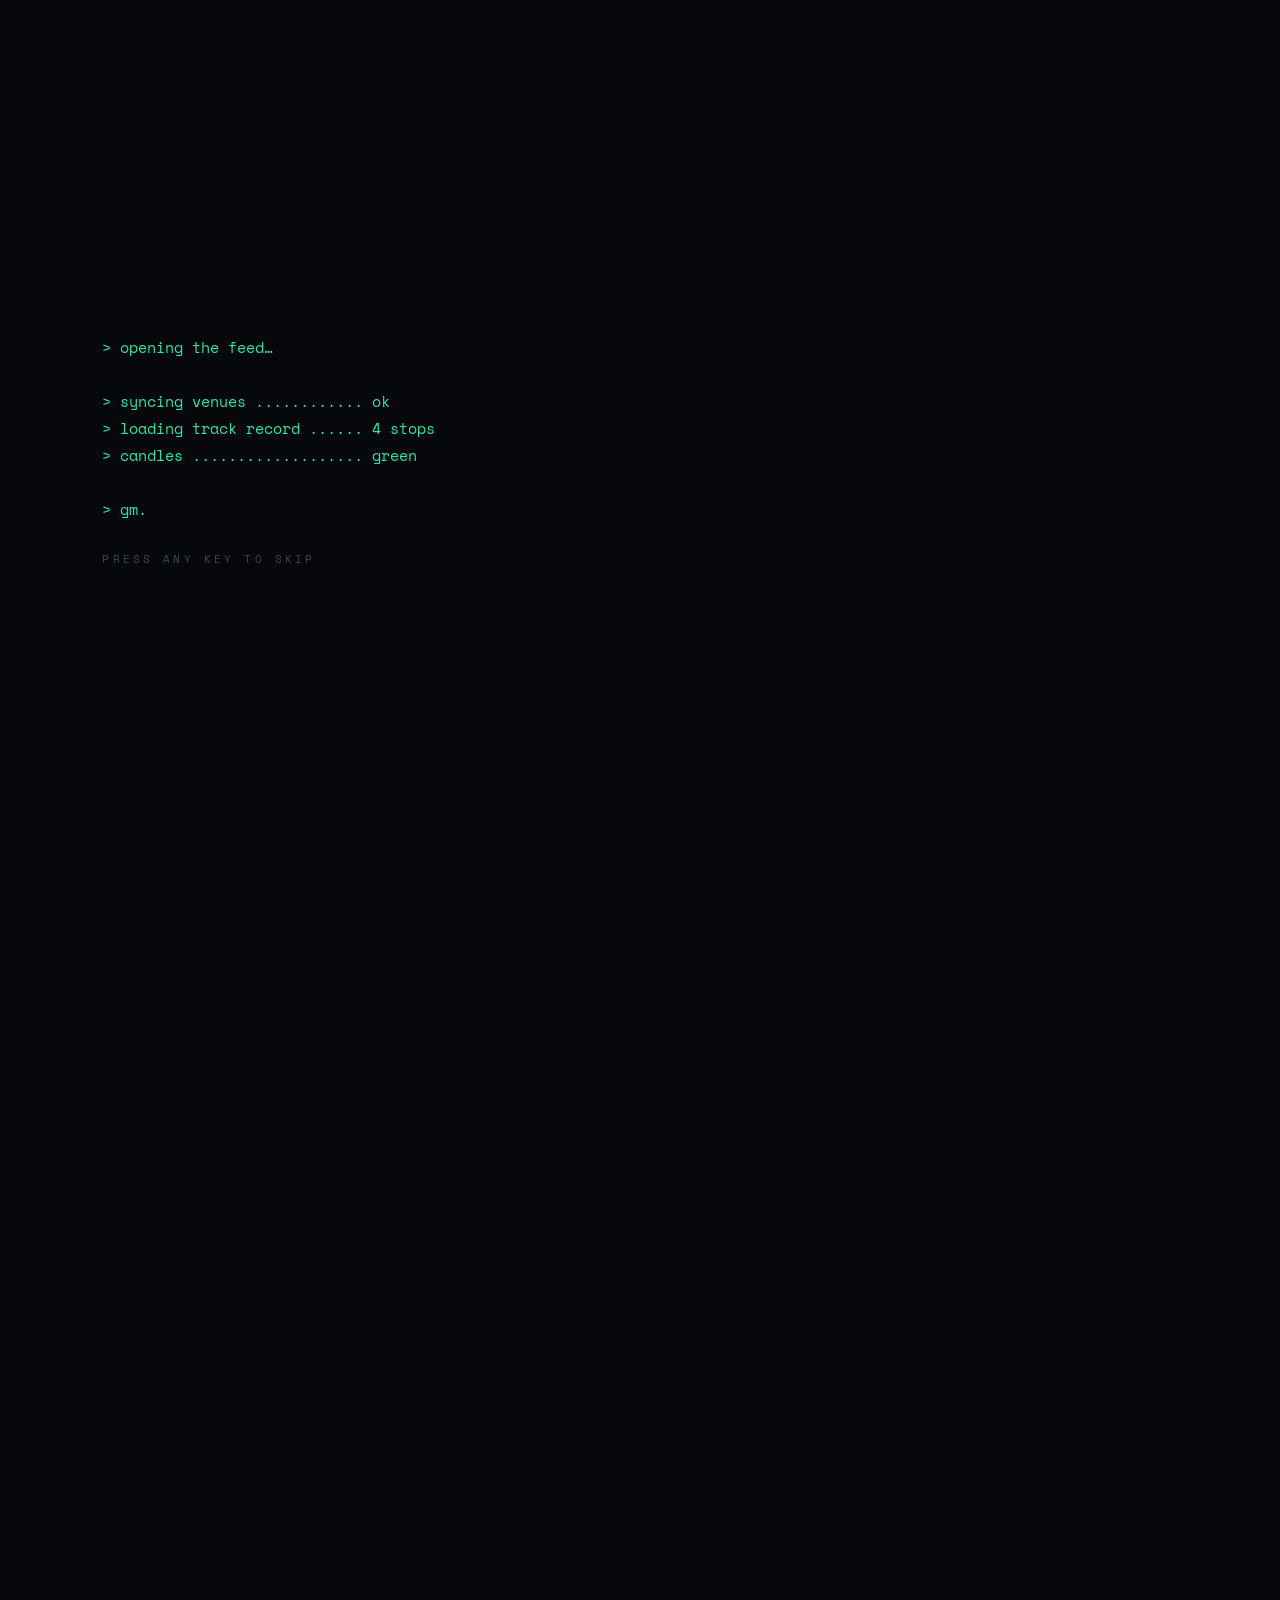
==== commit ac1e614d: "Add perps volume chart to the PnL" ====
--- a/index.html
+++ b/index.html
@@ -33,6 +33,7 @@
 <script src="js/galaxy.js" defer></script>
 <script src="js/space-bg.js" defer></script>
 <script src="js/trajectory.js" defer></script>
+<script src="js/volume-data.js" defer></script>
 <script src="js/app.js" defer></script>
 </head>
 <body>
@@ -217,7 +218,7 @@
             <ul class="dos-list">
               <li>Lead social strategy and daily content for the main brand account (90K+ followers).</li>
               <li>Moved the account to reply-led distribution: 1M monthly organic impressions, with likes +309%, reposts +632% and profile visits +222% (X analytics).</li>
-              <li>Trading volume passed $300M+ within the first 2 months.</li>
+              <li>Perps volume over the same stretch: $117M in August, $187M in September, $305M in the first 21 days of October (DefiLlama).</li>
               <li>Ship product launch and market content on a consistent visual system, in a distinct non-corporate voice built for Solana's interactive ecosystem.</li>
             </ul>
           </div>
@@ -230,8 +231,29 @@
           <div class="sec-eyebrow">the numbers</div>
           <h2 id="t-results" class="sec-title">The PnL</h2>
         </div>
-        <div class="tele"><span><i class="dot-live"></i> <span class="c">settled results</span></span><span>sources: X analytics · DeFi dashboards</span></div>
+        <div class="tele"><span><i class="dot-live"></i> <span class="c">settled results</span></span><span>sources: X analytics · DefiLlama</span></div>
         <!-- TODO(Bon): add the comparison window for the Bullet % changes (e.g. "vs. the month before I joined") in the notes below. -->
+        <div class="vol-panel hud" id="vol-panel">
+          <div class="vol-head">
+            <div>
+              <div class="pnl-label">Bullet perps · daily volume</div>
+              <div class="vol-big">$608M</div>
+              <div class="pnl-sub">traded on Bullet since I joined (Aug 1 – Oct 21, 2026).</div>
+            </div>
+            <div class="vol-months" aria-label="monthly volume: August $117M, September $187M, October so far $305M">
+              <div><span class="m">AUG</span><b>$117M</b></div>
+              <div class="arr" aria-hidden="true">→</div>
+              <div><span class="m">SEP</span><b>$187M</b></div>
+              <div class="arr" aria-hidden="true">→</div>
+              <div><span class="m">OCT*</span><b class="hot">$305M</b></div>
+            </div>
+          </div>
+          <div class="vol-chart-wrap">
+            <canvas id="vol-chart" role="img" aria-label="Bar chart of Bullet perps daily volume from April 29 to October 21, 2026. Daily volume rises from under $1M to $35.2M. A marker at August 1 shows when Bon joined."></canvas>
+            <div class="vol-tip" id="vol-tip" hidden></div>
+          </div>
+          <div class="vol-foot"><span>*Oct = first 21 days, already more than Aug + Sep combined.</span><a href="https://defillama.com/protocol/bullet-perps?groupBy=daily" target="_blank" rel="noopener">source: DefiLlama ↗</a></div>
+        </div>
         <div class="pnl-grid" id="pnl-grid">
           <div class="pnl-card hud" data-to="1" data-suffix="M" data-dec="0" style="--d:0ms">
             <div class="pnl-label">Monthly organic impressions</div>
@@ -253,28 +275,23 @@
             <div class="pnl-num">+222%</div><div class="pnl-spark" aria-hidden="true"></div>
             <div class="pnl-sub">Monthly organic engagement, main account.</div><span class="pnl-tag">BULLET.XYZ</span>
           </div>
-          <div class="pnl-card hud" data-to="300" data-prefix="$" data-suffix="M+" data-dec="0" style="--d:280ms">
-            <div class="pnl-label">Trading volume</div>
-            <div class="pnl-num">$300M+</div><div class="pnl-spark" aria-hidden="true"></div>
-            <div class="pnl-sub">Trading volume in the first 2 months.</div><span class="pnl-tag">BULLET.XYZ</span>
-          </div>
-          <div class="pnl-card hud" data-to="800" data-prefix="~" data-suffix="%" data-dec="0" style="--d:350ms">
+          <div class="pnl-card hud" data-to="800" data-prefix="~" data-suffix="%" data-dec="0" style="--d:280ms">
             <div class="pnl-label">KOL program efficiency</div>
             <div class="pnl-num amber">~800%</div><div class="pnl-spark" aria-hidden="true"></div>
             <div class="pnl-sub">vs. the original campaign, while cutting the budget by 70%.</div><span class="pnl-tag">KAME · SEI</span>
           </div>
-          <div class="pnl-card hud" data-to="2.8" data-suffix="M+" data-dec="1" style="--d:420ms">
+          <div class="pnl-card hud" data-to="2.8" data-suffix="M+" data-dec="1" style="--d:350ms">
             <div class="pnl-label">Total impressions</div>
             <div class="pnl-num amber">2.8M+</div><div class="pnl-spark" aria-hidden="true"></div>
             <div class="pnl-sub">Generated by the rebuilt KOL and ambassador program.</div><span class="pnl-tag">KAME · SEI</span>
           </div>
-          <div class="pnl-card hud" data-to="15" data-suffix="M+" data-dec="0" style="--d:490ms">
+          <div class="pnl-card hud" data-to="15" data-suffix="M+" data-dec="0" style="--d:420ms">
             <div class="pnl-label">Combined organic reach</div>
             <div class="pnl-num">15M+</div><div class="pnl-spark" aria-hidden="true"></div>
             <div class="pnl-sub">Across 4 Web3 projects, from content, KOLs and campaigns.</div><span class="pnl-tag">FREELANCE ’21–’25</span>
           </div>
         </div>
-        <p class="pnl-note"><b>How to read this.</b> Bullet.xyz social figures come from X analytics and cover the main account only. Reach figures are X analytics. Trading volume is Bullet.xyz volume over its first 2 months. The sparklines are decorative, not data.</p>
+        <p class="pnl-note"><b>How to read this.</b> Bullet.xyz social figures come from X analytics and cover the main account only. Reach figures are X analytics. Volume is Bullet perps’ platform-wide daily notional volume from DefiLlama (snapshot as of Oct 21, 2026), shown for the stretch I’ve run the account. The sparklines are decorative, not data.</p>
       </section>
 
       <!-- ============ 03 CHARACTER SHEET (skills) ============ -->
--- a/css/style.css
+++ b/css/style.css
@@ -51,7 +51,7 @@
 
 .resume-hero { display: block; padding: 96px 0 54px; }
 .rh-eyebrow { font-family: var(--head); font-size: 12px; letter-spacing: .34em; text-transform: uppercase; color: var(--mute); margin-bottom: 22px; }
-.rh-title { font-family: var(--head); font-weight: 700; font-size: clamp(26px, 4.6vw, 54px); line-height: 1.14; letter-spacing: -0.01em; color: var(--ink); margin-bottom: 22px; max-width: 20ch; }
+.rh-title { font-family: var(--head); font-weight: 700; font-size: clamp(24px, 3.6vw, 42px); line-height: 1.18; letter-spacing: -0.01em; color: var(--ink); margin-bottom: 22px; max-width: 30ch; }
 .rh-sub { font-family: var(--head); font-size: clamp(15px, 1.9vw, 21px); line-height: 1.5; color: var(--green); max-width: 46ch; margin-bottom: 18px; }
 .rh-note { font-size: 11.5px; color: var(--dim); font-family: var(--head); letter-spacing: .06em; }
 
@@ -193,3 +193,23 @@
 .term-body .k { color: var(--amber); }
 .term-body .p { color: var(--green); }
 .cur { color: var(--green); animation: bblink 1.1s step-end infinite; }
+
+/* ---------- THE PNL: Bullet perps volume chart (DefiLlama snapshot) ---------- */
+.vol-panel { padding: 20px 20px 14px; margin-bottom: 18px; }
+.vol-head { display: flex; justify-content: space-between; align-items: flex-end; gap: 18px 28px; flex-wrap: wrap; margin-bottom: 16px; }
+.vol-big { font-family: var(--head); font-weight: 700; font-size: clamp(36px, 5.4vw, 60px); line-height: 1; color: var(--green); letter-spacing: -0.02em; margin-bottom: 8px; text-shadow: 0 0 22px rgba(46, 230, 166, .22); }
+.vol-months { display: flex; align-items: flex-end; gap: 10px; font-family: var(--head); }
+.vol-months > div:not(.arr) { display: flex; flex-direction: column; gap: 5px; }
+.vol-months .m { font-size: 9.5px; letter-spacing: .16em; color: var(--mute); }
+.vol-months b { font-size: clamp(15px, 1.9vw, 20px); color: var(--ink); font-weight: 700; }
+.vol-months b.hot { color: var(--amber); }
+.vol-months .arr { color: var(--dim); padding-bottom: 2px; }
+.vol-chart-wrap { position: relative; height: clamp(200px, 32vh, 290px); }
+#vol-chart { position: absolute; inset: 0; width: 100%; height: 100%; display: block; touch-action: pan-y; cursor: crosshair; }
+.vol-tip { position: absolute; top: 0; transform: translateX(-50%); pointer-events: none; font-family: var(--head); font-size: 11px; letter-spacing: .04em; color: var(--ink); background: rgba(6, 8, 12, .95); border: 1px solid var(--line-2); padding: 4px 9px; white-space: nowrap; z-index: 2; }
+.vol-tip b { color: var(--green); font-weight: 700; }
+.vol-foot { display: flex; justify-content: space-between; gap: 8px 18px; flex-wrap: wrap; margin-top: 12px; font-family: var(--head); font-size: 10px; letter-spacing: .08em; color: var(--mute); }
+.vol-foot a { color: var(--green); border-bottom: 1px solid rgba(46, 230, 166, .3); }
+.vol-foot a:hover { border-bottom-color: var(--green); }
+html.no-js .vol-chart-wrap { display: none; }
+@media (max-width: 560px) { .vol-panel { padding: 16px 12px 12px; } .vol-months { gap: 7px; } }
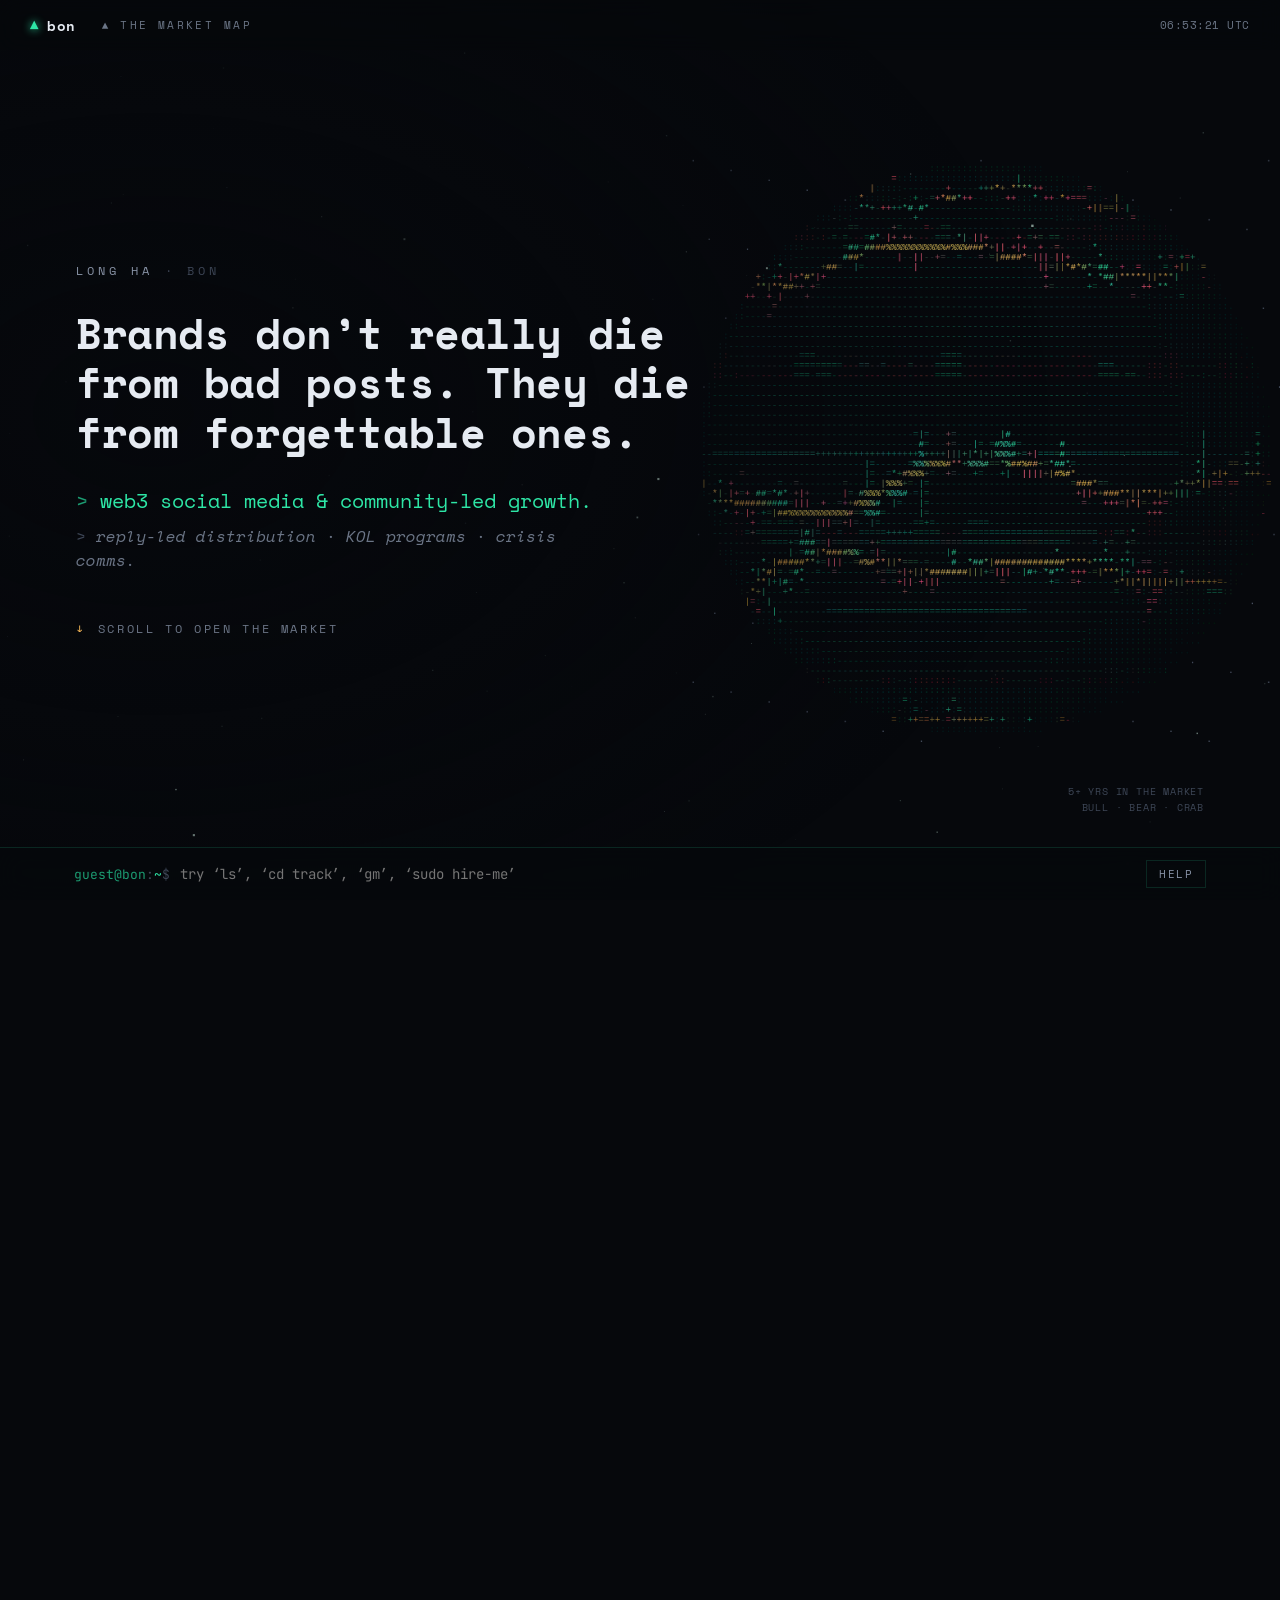
==== commit a97a8dc9: "Reorder PoW replies, drop two" ====
--- a/index.html
+++ b/index.html
@@ -90,6 +90,11 @@
           <span style="font-family:var(--head);font-weight:700;font-size:11px;letter-spacing:.14em;color:var(--ink);text-shadow:0 1px 8px var(--bg),0 0 16px var(--bg);white-space:nowrap;">PNL</span>
           <span style="font-size:10px;color:#8893A6;text-shadow:0 1px 6px var(--bg),0 0 12px var(--bg);white-space:nowrap;">the numbers</span>
         </button>
+        <button class="galaxy-node" id="node-pow" data-go="pow" aria-label="PROOF OF WORK — receipts" style="position:absolute;left:50%;top:50%;transform:translate(-50%,-50%);display:flex;flex-direction:column;align-items:center;gap:5px;background:transparent;border:0;cursor:pointer;padding:12px 14px;border-radius:4px;">
+          <span style="font-size:16px;color:var(--green);text-shadow:0 0 10px var(--green);line-height:1;animation:btwinkle 3.2s ease-in-out infinite;">▲</span>
+          <span style="font-family:var(--head);font-weight:700;font-size:11px;letter-spacing:.14em;color:var(--ink);text-shadow:0 1px 8px var(--bg),0 0 16px var(--bg);white-space:nowrap;">PROOF OF WORK</span>
+          <span style="font-size:10px;color:#8893A6;text-shadow:0 1px 6px var(--bg),0 0 12px var(--bg);white-space:nowrap;">receipts</span>
+        </button>
         <button class="galaxy-node" id="node-skills" data-go="skills" aria-label="CHARACTER SHEET — what I do" style="position:absolute;left:24%;top:68%;transform:translate(-50%,-50%);display:flex;flex-direction:column;align-items:center;gap:5px;background:transparent;border:0;cursor:pointer;padding:12px 14px;border-radius:4px;">
           <span style="font-size:16px;color:var(--green);text-shadow:0 0 10px var(--green);line-height:1;animation:btwinkle 3.2s ease-in-out infinite;">▲</span>
           <span style="font-family:var(--head);font-weight:700;font-size:11px;letter-spacing:.14em;color:var(--ink);text-shadow:0 1px 8px var(--bg),0 0 16px var(--bg);white-space:nowrap;">CHARACTER SHEET</span>
@@ -144,7 +149,7 @@
     <div class="overlay-chrome" style="position:sticky;top:0;z-index:3;align-items:center;gap:14px;padding:16px clamp(20px,5vw,64px);background:linear-gradient(180deg,rgba(6,8,12,0.92),rgba(6,8,12,0));backdrop-filter:blur(8px);">
       <button class="sec-back" data-act="back-close" style="display:inline-flex;align-items:center;gap:9px;background:transparent;border:1px solid rgba(46,230,166,0.28);cursor:pointer;font-family:var(--head);font-size:11px;letter-spacing:.18em;text-transform:uppercase;color:#CDD8E8;padding:9px 15px;">←&nbsp; map</button>
       <span style="flex:1;"></span>
-      <span id="sec-counter" style="font-family:var(--head);font-size:11px;letter-spacing:.3em;color:var(--mute);">01 / 04</span>
+      <span id="sec-counter" style="font-family:var(--head);font-size:11px;letter-spacing:.3em;color:var(--mute);">01 / 05</span>
     </div>
 
     <div class="overlay-body" style="position:relative;z-index:1;max-width:1080px;margin:0 auto;padding:6px clamp(20px,5vw,64px) 48px;">
@@ -213,12 +218,12 @@
             </ul>
           </div>
           <div class="sys-info" data-i="3" style="margin-bottom:28px;">
-            <div class="dos-role">Social Media · 8/2026 – present</div>
+            <div class="dos-role">Social Media · 20 Aug 2026 – present</div>
             <div class="dos-name">Bullet.xyz · Solana perps DEX</div>
             <ul class="dos-list">
               <li>Lead social strategy and daily content for the main brand account (90K+ followers).</li>
-              <li>Moved the account to reply-led distribution: 1M monthly organic impressions, with likes +309%, reposts +632% and profile visits +222% (X analytics).</li>
-              <li>Perps volume over the same stretch: $117M in August, $187M in September, $305M in the first 21 days of October (DefiLlama).</li>
+              <li>Moved the account to reply-led distribution. First 2 months: 2.1M organic impressions (+781%), likes +1,015%, reposts +940% and replies +173% vs. the 2 months before (X analytics).</li>
+              <li>Perps volume over the same stretch: $477M in my first 2 months, 3.3× the 2 months before (DefiLlama).</li>
               <li>Ship product launch and market content on a consistent visual system, in a distinct non-corporate voice built for Solana's interactive ecosystem.</li>
             </ul>
           </div>
@@ -232,69 +237,157 @@
           <h2 id="t-results" class="sec-title">The PnL</h2>
         </div>
         <div class="tele"><span><i class="dot-live"></i> <span class="c">settled results</span></span><span>sources: X analytics · DefiLlama</span></div>
-        <!-- TODO(Bon): add the comparison window for the Bullet % changes (e.g. "vs. the month before I joined") in the notes below. -->
         <div class="vol-panel hud" id="vol-panel">
           <div class="vol-head">
             <div>
               <div class="pnl-label">Bullet perps · daily volume</div>
-              <div class="vol-big">$608M</div>
-              <div class="pnl-sub">traded on Bullet since I joined (Aug 1 – Oct 21, 2026).</div>
-            </div>
-            <div class="vol-months" aria-label="monthly volume: August $117M, September $187M, October so far $305M">
-              <div><span class="m">AUG</span><b>$117M</b></div>
+              <div class="vol-big">$545M</div>
+              <div class="pnl-sub">traded on Bullet since I joined (Aug 20 – Oct 21, 2026).</div>
+            </div>
+            <div class="vol-months" aria-label="two months before I joined: $145M; my first month: $150M; my second month: $327M">
+              <div><span class="m">2 MO. BEFORE</span><b class="pre">$145M</b></div>
+              <div class="arr" aria-hidden="true">·</div>
+              <div><span class="m">MONTH 1</span><b>$150M</b></div>
               <div class="arr" aria-hidden="true">→</div>
-              <div><span class="m">SEP</span><b>$187M</b></div>
-              <div class="arr" aria-hidden="true">→</div>
-              <div><span class="m">OCT*</span><b class="hot">$305M</b></div>
+              <div><span class="m">MONTH 2</span><b class="hot">$327M</b></div>
             </div>
           </div>
           <div class="vol-chart-wrap">
-            <canvas id="vol-chart" role="img" aria-label="Bar chart of Bullet perps daily volume from April 29 to October 21, 2026. Daily volume rises from under $1M to $35.2M. A marker at August 1 shows when Bon joined."></canvas>
+            <canvas id="vol-chart" role="img" aria-label="Bar chart of Bullet perps daily volume from April 29 to October 21, 2026. Daily volume rises from under $1M to $35.2M. A marker at August 20 shows when Bon joined."></canvas>
             <div class="vol-tip" id="vol-tip" hidden></div>
           </div>
-          <div class="vol-foot"><span>*Oct = first 21 days, already more than Aug + Sep combined.</span><a href="https://defillama.com/protocol/bullet-perps?groupBy=daily" target="_blank" rel="noopener">source: DefiLlama ↗</a></div>
+          <div class="vol-foot"><span>Month 1 = Aug 20 – Sep 19 · Month 2 = Sep 20 – Oct 19 · first 2 months: $477M, 3.3× the 2 months before.</span><a href="https://defillama.com/protocol/bullet-perps?groupBy=daily" target="_blank" rel="noopener">source: DefiLlama ↗</a></div>
         </div>
         <div class="pnl-grid" id="pnl-grid">
-          <div class="pnl-card hud" data-to="1" data-suffix="M" data-dec="0" style="--d:0ms">
-            <div class="pnl-label">Monthly organic impressions</div>
-            <div class="pnl-num">1M</div><div class="pnl-spark" aria-hidden="true"></div>
-            <div class="pnl-sub">Main account (90K+ followers) after the move to reply-led distribution.</div><span class="pnl-tag">BULLET.XYZ</span>
-          </div>
-          <div class="pnl-card hud" data-to="309" data-prefix="+" data-suffix="%" data-dec="0" data-up="1" style="--d:70ms">
+          <div class="pnl-card hud" data-to="2.1" data-suffix="M" data-dec="1" style="--d:0ms">
+            <div class="pnl-label">Organic impressions</div>
+            <div class="pnl-num">2.1M</div><div class="pnl-spark" aria-hidden="true"></div>
+            <div class="pnl-sub">+781% vs. the 2 months before I joined. Main account (90K+ followers).</div><span class="pnl-tag">BULLET.XYZ</span>
+          </div>
+          <div class="pnl-card hud" data-to="1015" data-prefix="+" data-suffix="%" data-dec="0" data-up="1" style="--d:70ms">
             <div class="pnl-label">Likes</div>
-            <div class="pnl-num">+309%</div><div class="pnl-spark" aria-hidden="true"></div>
-            <div class="pnl-sub">Monthly organic engagement, main account.</div><span class="pnl-tag">BULLET.XYZ</span>
-          </div>
-          <div class="pnl-card hud" data-to="632" data-prefix="+" data-suffix="%" data-dec="0" data-up="1" style="--d:140ms">
+            <div class="pnl-num">+1,015%</div><div class="pnl-spark" aria-hidden="true"></div>
+            <div class="pnl-sub">159.1K likes in my first 2 months.</div><span class="pnl-tag">BULLET.XYZ</span>
+          </div>
+          <div class="pnl-card hud" data-to="940" data-prefix="+" data-suffix="%" data-dec="0" data-up="1" style="--d:140ms">
             <div class="pnl-label">Reposts</div>
-            <div class="pnl-num">+632%</div><div class="pnl-spark" aria-hidden="true"></div>
-            <div class="pnl-sub">Monthly organic engagement, main account.</div><span class="pnl-tag">BULLET.XYZ</span>
-          </div>
-          <div class="pnl-card hud" data-to="222" data-prefix="+" data-suffix="%" data-dec="0" data-up="1" style="--d:210ms">
+            <div class="pnl-num">+940%</div><div class="pnl-spark" aria-hidden="true"></div>
+            <div class="pnl-sub">2.4K reposts over the same window.</div><span class="pnl-tag">BULLET.XYZ</span>
+          </div>
+          <div class="pnl-card hud" data-to="173" data-prefix="+" data-suffix="%" data-dec="0" data-up="1" style="--d:210ms">
+            <div class="pnl-label">Replies received</div>
+            <div class="pnl-num">+173%</div><div class="pnl-spark" aria-hidden="true"></div>
+            <div class="pnl-sub">952 replies over the same window.</div><span class="pnl-tag">BULLET.XYZ</span>
+          </div>
+          <div class="pnl-card hud" data-to="108" data-prefix="+" data-suffix="%" data-dec="0" data-up="1" style="--d:280ms">
             <div class="pnl-label">Profile visits</div>
-            <div class="pnl-num">+222%</div><div class="pnl-spark" aria-hidden="true"></div>
-            <div class="pnl-sub">Monthly organic engagement, main account.</div><span class="pnl-tag">BULLET.XYZ</span>
-          </div>
-          <div class="pnl-card hud" data-to="800" data-prefix="~" data-suffix="%" data-dec="0" style="--d:280ms">
+            <div class="pnl-num">+108%</div><div class="pnl-spark" aria-hidden="true"></div>
+            <div class="pnl-sub">3.8K profile visits over the same window.</div><span class="pnl-tag">BULLET.XYZ</span>
+          </div>
+          <div class="pnl-card hud" data-to="800" data-prefix="~" data-suffix="%" data-dec="0" style="--d:350ms">
             <div class="pnl-label">KOL program efficiency</div>
             <div class="pnl-num amber">~800%</div><div class="pnl-spark" aria-hidden="true"></div>
             <div class="pnl-sub">vs. the original campaign, while cutting the budget by 70%.</div><span class="pnl-tag">KAME · SEI</span>
           </div>
-          <div class="pnl-card hud" data-to="2.8" data-suffix="M+" data-dec="1" style="--d:350ms">
+          <div class="pnl-card hud" data-to="2.8" data-suffix="M+" data-dec="1" style="--d:420ms">
             <div class="pnl-label">Total impressions</div>
             <div class="pnl-num amber">2.8M+</div><div class="pnl-spark" aria-hidden="true"></div>
             <div class="pnl-sub">Generated by the rebuilt KOL and ambassador program.</div><span class="pnl-tag">KAME · SEI</span>
           </div>
-          <div class="pnl-card hud" data-to="15" data-suffix="M+" data-dec="0" style="--d:420ms">
+          <div class="pnl-card hud" data-to="15" data-suffix="M+" data-dec="0" style="--d:490ms">
             <div class="pnl-label">Combined organic reach</div>
             <div class="pnl-num">15M+</div><div class="pnl-spark" aria-hidden="true"></div>
             <div class="pnl-sub">Across 4 Web3 projects, from content, KOLs and campaigns.</div><span class="pnl-tag">FREELANCE ’21–’25</span>
           </div>
         </div>
-        <p class="pnl-note"><b>How to read this.</b> Bullet.xyz social figures come from X analytics and cover the main account only. Reach figures are X analytics. Volume is Bullet perps’ platform-wide daily notional volume from DefiLlama (snapshot as of Oct 21, 2026), shown for the stretch I’ve run the account. The sparklines are decorative, not data.</p>
+        <p class="pnl-note"><b>How to read this.</b> Bullet.xyz social figures are X analytics for the main account only, Aug 20 – Oct 21, 2026, compared with the 2 months before I joined (the previous period of the same length). Reach figures are X analytics. Volume is Bullet perps’ platform-wide daily notional volume from DefiLlama (snapshot as of Oct 21, 2026), shown for the stretch I’ve run the account. The sparklines are decorative, not data.</p>
       </section>
 
-      <!-- ============ 03 CHARACTER SHEET (skills) ============ -->
+      <!-- ============ 03 PROOF OF WORK (best replies) ============ -->
+      <section id="sec-pow" class="section" data-sec="pow" aria-labelledby="t-pow">
+        <div style="margin-bottom:34px;">
+          <div class="sec-eyebrow">receipts</div>
+          <h2 id="t-pow" class="sec-title">Proof of Work</h2>
+          <p class="pow-intro">Replies I wrote on the main Bullet account, under some of the biggest posts on CT. One line each, no bootlicking.</p>
+        </div>
+        <div class="tele"><span><i class="dot-live"></i> <span class="c">7 replies</span></span><span>@Bulletxyz · Sep – Oct 2026</span><span>tap “load original” for the live post</span></div>
+        <div class="pow-grid">
+            <article class="pow-card hud" style="--d:0ms">
+              <div class="pow-ctx"><span class="pow-av" aria-hidden="true">TO</span><span class="pow-who"><b>TOGI</b> <span>@ShaneStoffer</span></span></div>
+              <p class="pow-parent">The audacity to hit the DMs asking for 100 bands is crazy 😭😭😭 my own mother don’t even ask for money like that <span class="pow-media">[image]</span></p>
+              <div class="pow-reply">
+                <div class="pow-ctx"><span class="pow-av me" aria-hidden="true">B</span><span class="pow-who"><b>Bullet</b> <span>@Bulletxyz · reply</span></span></div>
+                <p class="pow-text">you miss 100% shots you dont take ahh 😭</p>
+              </div>
+              <div class="pow-foot"><time datetime="2026-10-19">Oct 19, 2026</time><span class="pow-acts"><button type="button" class="pow-load" data-tweet="2112232833846845480">load original</button><a href="https://x.com/Bulletxyz/status/2112232833846845480" target="_blank" rel="noopener">view on X ↗</a></span></div>
+              <div class="pow-embed" hidden></div>
+            </article>
+            <article class="pow-card hud" style="--d:60ms">
+              <div class="pow-ctx"><span class="pow-av" aria-hidden="true">SE</span><span class="pow-who"><b>se</b> <span>@seyong</span></span></div>
+              <p class="pow-parent">interested in long term games with long term people</p>
+              <div class="pow-reply">
+                <div class="pow-ctx"><span class="pow-av me" aria-hidden="true">B</span><span class="pow-who"><b>Bullet</b> <span>@Bulletxyz · reply</span></span></div>
+                <p class="pow-text">long term in this market is anything over 4h btw</p>
+              </div>
+              <div class="pow-foot"><time datetime="2026-10-19">Oct 19, 2026</time><span class="pow-acts"><button type="button" class="pow-load" data-tweet="2112326518479466607">load original</button><a href="https://x.com/Bulletxyz/status/2112326518479466607" target="_blank" rel="noopener">view on X ↗</a></span></div>
+              <div class="pow-embed" hidden></div>
+            </article>
+            <article class="pow-card hud" style="--d:120ms">
+              <div class="pow-ctx"><span class="pow-av" aria-hidden="true">WG</span><span class="pow-who"><b>Watcher.Guru</b> <span>@WatcherGuru</span></span></div>
+              <p class="pow-parent">LIVE: 🇺🇸 Crypto Clarity Act Senate Cloture Vote</p>
+              <div class="pow-reply">
+                <div class="pow-ctx"><span class="pow-av me" aria-hidden="true">B</span><span class="pow-who"><b>Bullet</b> <span>@Bulletxyz · reply</span></span></div>
+                <p class="pow-text">this is like watching a chart w 1x leverage 😩</p>
+              </div>
+              <div class="pow-foot"><time datetime="2026-09-15">Sep 15, 2026</time><span class="pow-acts"><button type="button" class="pow-load" data-tweet="2099925422125543623">load original</button><a href="https://x.com/Bulletxyz/status/2099925422125543623" target="_blank" rel="noopener">view on X ↗</a></span></div>
+              <div class="pow-embed" hidden></div>
+            </article>
+            <article class="pow-card hud" style="--d:180ms">
+              <div class="pow-ctx"><span class="pow-av" aria-hidden="true">AN</span><span class="pow-who"><b>Ansem</b> <span>@blknoiz06</span></span></div>
+              <p class="pow-parent">they really shook me out of longs at the stone low</p>
+              <div class="pow-reply">
+                <div class="pow-ctx"><span class="pow-av me" aria-hidden="true">B</span><span class="pow-who"><b>Bullet</b> <span>@Bulletxyz · reply</span></span></div>
+                <p class="pow-text">happens to the best of us. and the worst of us. mostly the worst.</p>
+              </div>
+              <div class="pow-foot"><time datetime="2026-10-21">Oct 21, 2026</time><span class="pow-acts"><button type="button" class="pow-load" data-tweet="2113016495001473420">load original</button><a href="https://x.com/Bulletxyz/status/2113016495001473420" target="_blank" rel="noopener">view on X ↗</a></span></div>
+              <div class="pow-embed" hidden></div>
+            </article>
+            <article class="pow-card hud" style="--d:240ms">
+              <div class="pow-ctx"><span class="pow-av" aria-hidden="true">AC</span><span class="pow-who"><b>Ash Crypto</b> <span>@AshCrypto</span></span></div>
+              <p class="pow-parent">THIS SHOULD BE A LESSON FOR EVERYONE.
+Someone turned $56,000 into $12.25 Million in 4 months by trading BTC and alts.
+At this point, the best thing to do was leave the casino, but he did the opposite. … <span class="pow-media">[image]</span></p>
+              <div class="pow-reply">
+                <div class="pow-ctx"><span class="pow-av me" aria-hidden="true">B</span><span class="pow-who"><b>Bullet</b> <span>@Bulletxyz · reply</span></span></div>
+                <p class="pow-text">bro speedran the entire crypto experience in 4 months 😭</p>
+              </div>
+              <div class="pow-foot"><time datetime="2026-10-15">Oct 15, 2026</time><span class="pow-acts"><button type="button" class="pow-load" data-tweet="2110660571607797796">load original</button><a href="https://x.com/Bulletxyz/status/2110660571607797796" target="_blank" rel="noopener">view on X ↗</a></span></div>
+              <div class="pow-embed" hidden></div>
+            </article>
+            <article class="pow-card hud" style="--d:300ms">
+              <div class="pow-ctx"><span class="pow-av" aria-hidden="true">UW</span><span class="pow-who"><b>unusual_whales</b> <span>@unusual_whales</span></span></div>
+              <p class="pow-parent">BREAKING: Anthropic has said that rogue AI agents may &quot;self-replicate&quot; to hijack smart devices such as ovens and TVs</p>
+              <div class="pow-reply">
+                <div class="pow-ctx"><span class="pow-av me" aria-hidden="true">B</span><span class="pow-who"><b>Bullet</b> <span>@Bulletxyz · reply</span></span></div>
+                <p class="pow-text">send help my fridge opened a btc short</p>
+              </div>
+              <div class="pow-foot"><time datetime="2026-10-13">Oct 13, 2026</time><span class="pow-acts"><button type="button" class="pow-load" data-tweet="2110068840633897370">load original</button><a href="https://x.com/Bulletxyz/status/2110068840633897370" target="_blank" rel="noopener">view on X ↗</a></span></div>
+              <div class="pow-embed" hidden></div>
+            </article>
+            <article class="pow-card hud" style="--d:360ms">
+              <div class="pow-ctx"><span class="pow-av" aria-hidden="true">WG</span><span class="pow-who"><b>Watcher.Guru</b> <span>@WatcherGuru</span></span></div>
+              <p class="pow-parent">JUST IN: 🇿🇦 South Africa&#x27;s First National Bank launches crypto trading for nearly 9 million customers. …</p>
+              <div class="pow-reply">
+                <div class="pow-ctx"><span class="pow-av me" aria-hidden="true">B</span><span class="pow-who"><b>Bullet</b> <span>@Bulletxyz · reply</span></span></div>
+                <p class="pow-text">wake up babe another bank just became an exchange 😭</p>
+              </div>
+              <div class="pow-foot"><time datetime="2026-10-06">Oct 6, 2026</time><span class="pow-acts"><button type="button" class="pow-load" data-tweet="2107596592090095625">load original</button><a href="https://x.com/Bulletxyz/status/2107596592090095625" target="_blank" rel="noopener">view on X ↗</a></span></div>
+              <div class="pow-embed" hidden></div>
+            </article>
+        </div>
+      </section>
+
+      <!-- ============ 04 CHARACTER SHEET (skills) ============ -->
       <section id="sec-skills" class="section" data-sec="skills" aria-labelledby="t-skills">
         <div style="margin-bottom:34px;">
           <div class="sec-eyebrow">what I do</div>
@@ -345,7 +438,7 @@
         </div>
       </section>
 
-      <!-- ============ 04 OPEN ORDER (contact) ============ -->
+      <!-- ============ 05 OPEN ORDER (contact) ============ -->
       <section id="sec-contact" class="section" data-sec="contact" aria-labelledby="t-contact">
         <div style="margin-bottom:26px;">
           <div class="sec-eyebrow">say gm</div>
--- a/css/style.css
+++ b/css/style.css
@@ -208,8 +208,36 @@
 #vol-chart { position: absolute; inset: 0; width: 100%; height: 100%; display: block; touch-action: pan-y; cursor: crosshair; }
 .vol-tip { position: absolute; top: 0; transform: translateX(-50%); pointer-events: none; font-family: var(--head); font-size: 11px; letter-spacing: .04em; color: var(--ink); background: rgba(6, 8, 12, .95); border: 1px solid var(--line-2); padding: 4px 9px; white-space: nowrap; z-index: 2; }
 .vol-tip b { color: var(--green); font-weight: 700; }
-.vol-foot { display: flex; justify-content: space-between; gap: 8px 18px; flex-wrap: wrap; margin-top: 12px; font-family: var(--head); font-size: 10px; letter-spacing: .08em; color: var(--mute); }
+.vol-foot { display: flex; justify-content: space-between; align-items: flex-end; gap: 8px 18px; flex-wrap: wrap; margin-top: 12px; font-family: var(--head); font-size: 10px; line-height: 1.6; letter-spacing: .08em; color: var(--mute); }
 .vol-foot a { color: var(--green); border-bottom: 1px solid rgba(46, 230, 166, .3); }
 .vol-foot a:hover { border-bottom-color: var(--green); }
 html.no-js .vol-chart-wrap { display: none; }
 @media (max-width: 560px) { .vol-panel { padding: 16px 12px 12px; } .vol-months { gap: 7px; } }
+
+/* ---------- PROOF OF WORK (best replies) ---------- */
+.vol-months b.pre { color: var(--mute); }
+.pow-intro { margin-top: 16px; font-size: 13.5px; line-height: 1.7; color: var(--ink-2); max-width: 62ch; }
+.pow-grid { display: grid; grid-template-columns: repeat(auto-fill, minmax(290px, 1fr)); gap: 16px; }
+.pow-card { display: flex; flex-direction: column; padding: 16px 16px 12px; opacity: 0; }
+html.js #overlay.open .section.active .pow-card { animation: btick .5s ease both; animation-delay: var(--d, 0ms); }
+html.no-js .pow-card { opacity: 1; }
+.pow-ctx { display: flex; align-items: center; gap: 9px; min-width: 0; }
+.pow-av { flex: none; width: 24px; height: 24px; display: inline-flex; align-items: center; justify-content: center; font-family: var(--head); font-size: 9.5px; font-weight: 700; letter-spacing: .02em; color: #9AA6BB; border: 1px solid rgba(154, 166, 187, .28); background: rgba(154, 166, 187, .06); }
+.pow-av.me { color: var(--bg); background: var(--green); border-color: var(--green); }
+.pow-who { min-width: 0; font-size: 12px; color: var(--mute); white-space: nowrap; overflow: hidden; text-overflow: ellipsis; }
+.pow-who b { color: var(--ink-2); font-weight: 600; }
+.pow-parent { margin: 9px 0 14px 11px; padding-left: 20px; border-left: 1px solid rgba(154, 166, 187, .2); font-size: 12.5px; line-height: 1.6; color: #8B97AB; white-space: pre-line; display: -webkit-box; -webkit-line-clamp: 6; -webkit-box-orient: vertical; overflow: hidden; }
+.pow-media { font-family: var(--head); font-size: 10px; letter-spacing: .08em; color: var(--dim); }
+.pow-reply { margin-bottom: 12px; }
+.pow-text { margin: 9px 0 0; font-family: var(--head); font-size: clamp(15px, 1.5vw, 17px); line-height: 1.5; color: var(--ink); }
+.pow-proof { margin: 0 0 12px; padding-top: 10px; border-top: 1px dashed rgba(255, 190, 90, .3); font-family: var(--head); font-size: 11.5px; letter-spacing: .02em; color: var(--amber); }
+.pow-foot { margin-top: auto; padding-top: 10px; border-top: 1px solid rgba(46, 230, 166, .08); display: flex; justify-content: space-between; align-items: center; gap: 8px 12px; flex-wrap: wrap; font-family: var(--head); font-size: 10.5px; letter-spacing: .06em; color: var(--mute); }
+.pow-acts { display: inline-flex; gap: 12px; align-items: center; }
+.pow-acts a { color: var(--green); border-bottom: 1px solid rgba(46, 230, 166, .3); }
+.pow-acts a:hover { border-bottom-color: var(--green); }
+.pow-load { font-family: var(--head); font-size: 10.5px; letter-spacing: .06em; color: #9FB0C8; background: transparent; border: 1px solid var(--line); padding: 3px 8px; cursor: pointer; }
+.pow-load:hover { border-color: var(--line-2); color: var(--ink); }
+.pow-load:disabled { opacity: .6; cursor: progress; }
+html.no-js .pow-load { display: none; }
+.pow-embed { margin-top: 12px; font-family: var(--head); font-size: 11px; color: var(--mute); min-height: 20px; }
+.pow-embed iframe { max-width: 100% !important; }
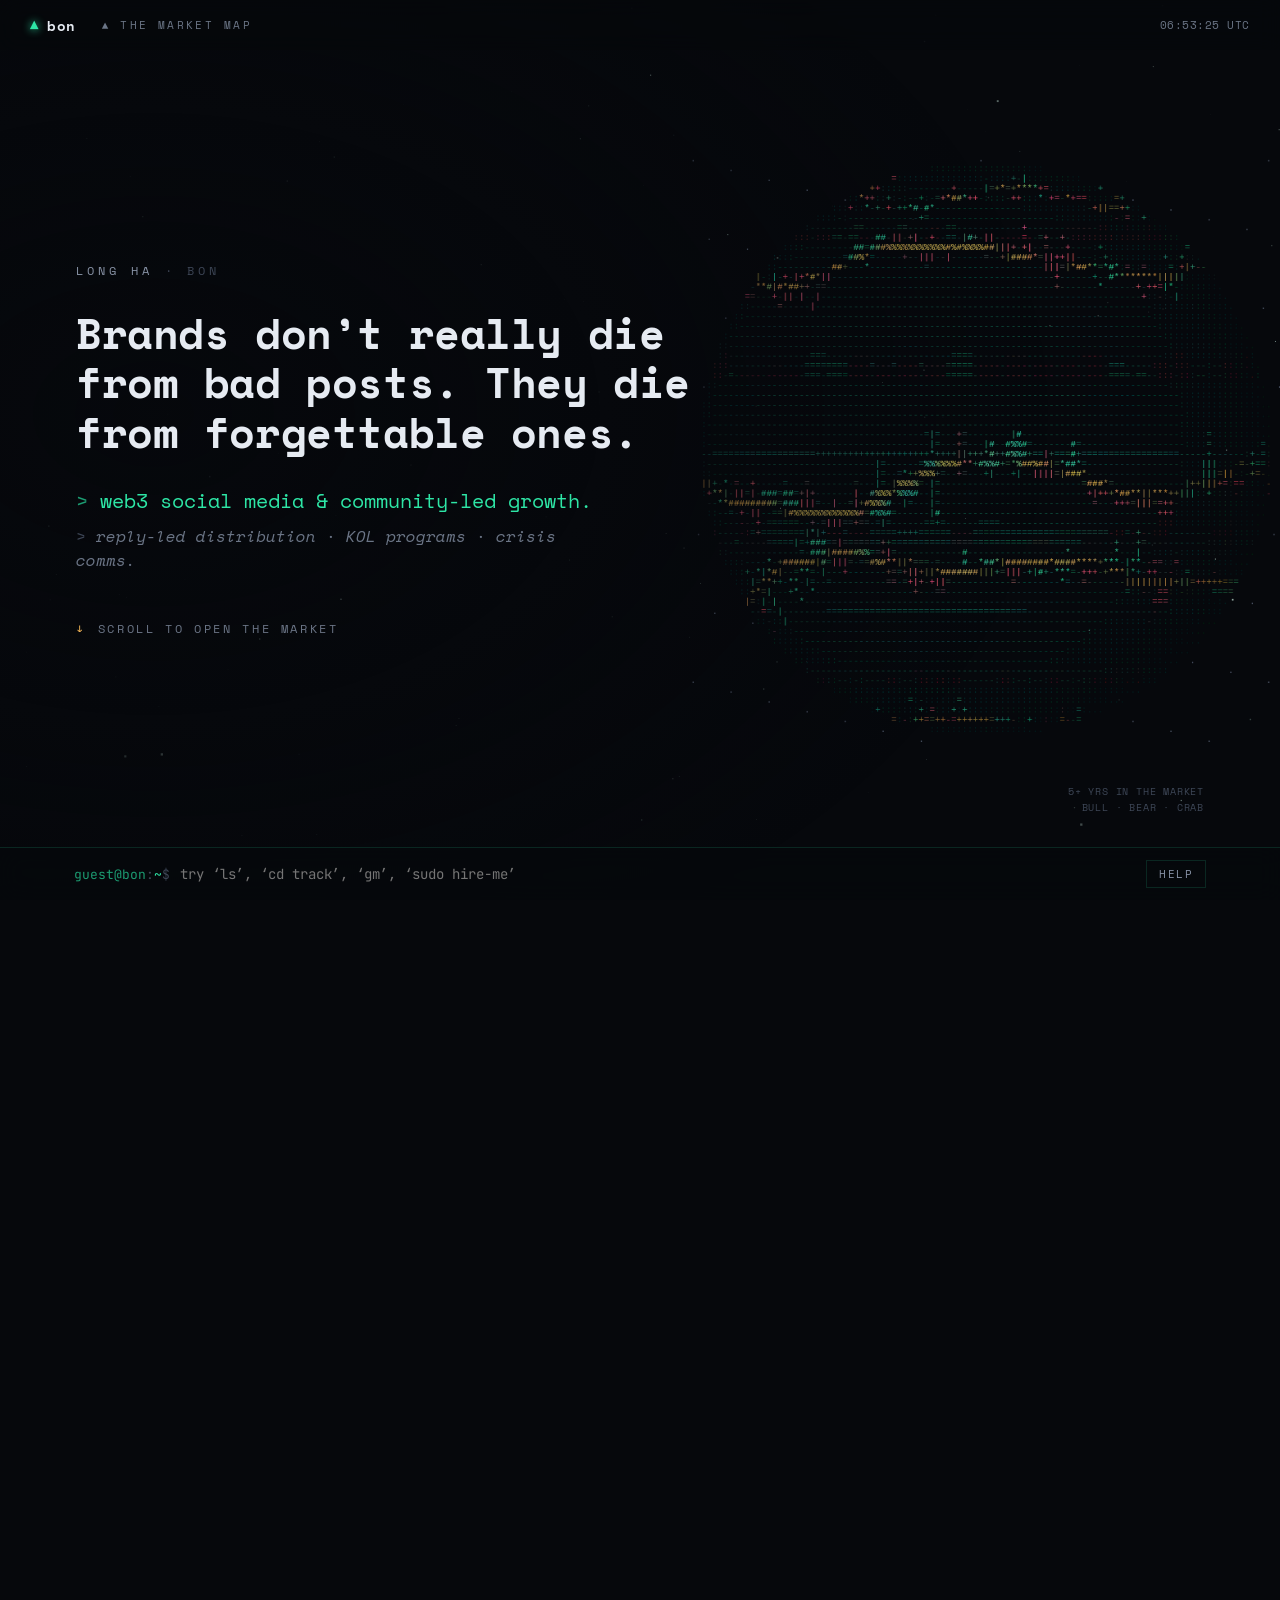
==== commit d9b86c15: "Volume figures to Oct 22" ====
--- a/index.html
+++ b/index.html
@@ -223,7 +223,7 @@
             <ul class="dos-list">
               <li>Lead social strategy and daily content for the main brand account (90K+ followers).</li>
               <li>Moved the account to reply-led distribution. First 2 months: 2.1M organic impressions (+781%), likes +1,015%, reposts +940% and replies +173% vs. the 2 months before (X analytics).</li>
-              <li>Perps volume over the same stretch: $477M in my first 2 months, 3.3× the 2 months before (DefiLlama).</li>
+              <li>Perps volume over the same stretch: $477M in my first 2 months, 3.2× the 2 months before (DefiLlama).</li>
               <li>Ship product launch and market content on a consistent visual system, in a distinct non-corporate voice built for Solana's interactive ecosystem.</li>
             </ul>
           </div>
@@ -241,11 +241,11 @@
           <div class="vol-head">
             <div>
               <div class="pnl-label">Bullet perps · daily volume</div>
-              <div class="vol-big">$545M</div>
-              <div class="pnl-sub">traded on Bullet since I joined (Aug 20 – Oct 21, 2026).</div>
-            </div>
-            <div class="vol-months" aria-label="two months before I joined: $145M; my first month: $150M; my second month: $327M">
-              <div><span class="m">2 MO. BEFORE</span><b class="pre">$145M</b></div>
+              <div class="vol-big">$585M</div>
+              <div class="pnl-sub">traded on Bullet since I joined (Aug 20 – Oct 22, 2026).</div>
+            </div>
+            <div class="vol-months" aria-label="two months before I joined: $149M; my first month: $150M; my second month: $327M">
+              <div><span class="m">2 MO. BEFORE</span><b class="pre">$149M</b></div>
               <div class="arr" aria-hidden="true">·</div>
               <div><span class="m">MONTH 1</span><b>$150M</b></div>
               <div class="arr" aria-hidden="true">→</div>
@@ -253,10 +253,10 @@
             </div>
           </div>
           <div class="vol-chart-wrap">
-            <canvas id="vol-chart" role="img" aria-label="Bar chart of Bullet perps daily volume from April 29 to October 21, 2026. Daily volume rises from under $1M to $35.2M. A marker at August 20 shows when Bon joined."></canvas>
+            <canvas id="vol-chart" role="img" aria-label="Bar chart of Bullet perps daily volume from April 29 to October 22, 2026. Daily volume rises from under $1M to $39.8M. A marker at August 20 shows when Bon joined."></canvas>
             <div class="vol-tip" id="vol-tip" hidden></div>
           </div>
-          <div class="vol-foot"><span>Month 1 = Aug 20 – Sep 19 · Month 2 = Sep 20 – Oct 19 · first 2 months: $477M, 3.3× the 2 months before.</span><a href="https://defillama.com/protocol/bullet-perps?groupBy=daily" target="_blank" rel="noopener">source: DefiLlama ↗</a></div>
+          <div class="vol-foot"><span>Month 1 = Aug 20 – Sep 19 · Month 2 = Sep 20 – Oct 19 · first 2 months: $477M, 3.2× the 2 months before.</span><a href="https://defillama.com/protocol/bullet-perps?groupBy=daily" target="_blank" rel="noopener">source: DefiLlama ↗</a></div>
         </div>
         <div class="pnl-grid" id="pnl-grid">
           <div class="pnl-card hud" data-to="2.1" data-suffix="M" data-dec="1" style="--d:0ms">
@@ -300,7 +300,7 @@
             <div class="pnl-sub">Across 4 Web3 projects, from content, KOLs and campaigns.</div><span class="pnl-tag">FREELANCE ’21–’25</span>
           </div>
         </div>
-        <p class="pnl-note"><b>How to read this.</b> Bullet.xyz social figures are X analytics for the main account only, Aug 20 – Oct 21, 2026, compared with the 2 months before I joined (the previous period of the same length). Reach figures are X analytics. Volume is Bullet perps’ platform-wide daily notional volume from DefiLlama (snapshot as of Oct 21, 2026), shown for the stretch I’ve run the account. The sparklines are decorative, not data.</p>
+        <p class="pnl-note"><b>How to read this.</b> Bullet.xyz social figures are X analytics for the main account only, Aug 20 – Oct 21, 2026, compared with the 2 months before I joined (the previous period of the same length). Reach figures are X analytics. Volume is Bullet perps’ platform-wide daily notional volume from DefiLlama (snapshot as of Oct 22, 2026), shown for the stretch I’ve run the account. The sparklines are decorative, not data.</p>
       </section>
 
       <!-- ============ 03 PROOF OF WORK (best replies) ============ -->
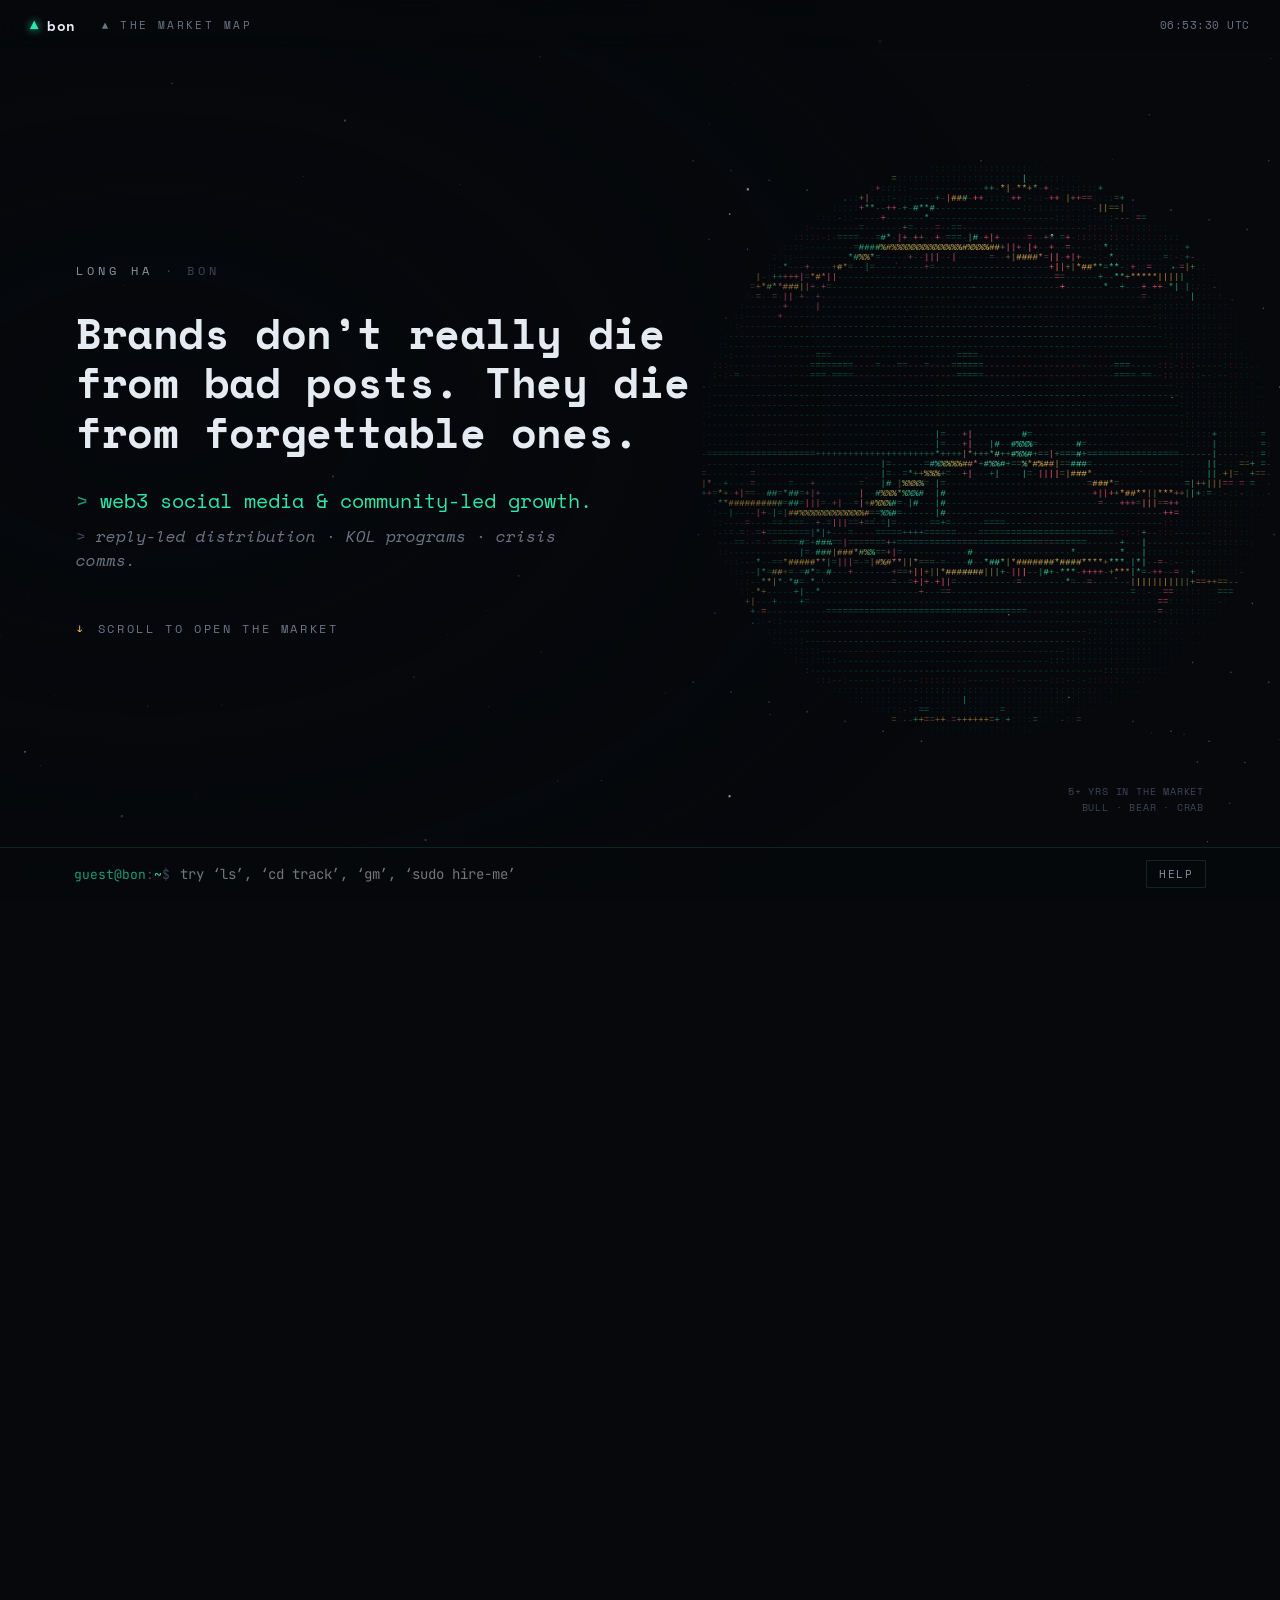
==== commit 11327bff: "v1: Bullet 3M analytics (2.5M impressions, +792%)" ====
--- a/index.html
+++ b/index.html
@@ -222,7 +222,7 @@
             <div class="dos-name">Bullet.xyz · Solana perps DEX</div>
             <ul class="dos-list">
               <li>Lead social strategy and daily content for the main brand account (90K+ followers).</li>
-              <li>Moved the account to reply-led distribution. First 2 months: 2.1M organic impressions (+781%), likes +1,015%, reposts +940% and replies +173% vs. the 2 months before (X analytics).</li>
+              <li>Moved the account to reply-led distribution. Last 3 months: 2.5M organic impressions (+792%), likes +9,378%, reposts +930% and engagement rate 8.8% (+131%) vs. the 3 months before (X analytics).</li>
               <li>Perps volume over the same stretch: $477M in my first 2 months, 3.2× the 2 months before (DefiLlama).</li>
               <li>Ship product launch and market content on a consistent visual system, in a distinct non-corporate voice built for Solana's interactive ecosystem.</li>
             </ul>
@@ -259,30 +259,30 @@
           <div class="vol-foot"><span>Month 1 = Aug 20 – Sep 19 · Month 2 = Sep 20 – Oct 19 · first 2 months: $477M, 3.2× the 2 months before.</span><a href="https://defillama.com/protocol/bullet-perps?groupBy=daily" target="_blank" rel="noopener">source: DefiLlama ↗</a></div>
         </div>
         <div class="pnl-grid" id="pnl-grid">
-          <div class="pnl-card hud" data-to="2.1" data-suffix="M" data-dec="1" style="--d:0ms">
+          <div class="pnl-card hud" data-to="2.5" data-suffix="M" data-dec="1" style="--d:0ms">
             <div class="pnl-label">Organic impressions</div>
-            <div class="pnl-num">2.1M</div><div class="pnl-spark" aria-hidden="true"></div>
-            <div class="pnl-sub">+781% vs. the 2 months before I joined. Main account (90K+ followers).</div><span class="pnl-tag">BULLET.XYZ</span>
-          </div>
-          <div class="pnl-card hud" data-to="1015" data-prefix="+" data-suffix="%" data-dec="0" data-up="1" style="--d:70ms">
+            <div class="pnl-num">2.5M</div><div class="pnl-spark" aria-hidden="true"></div>
+            <div class="pnl-sub">+792% vs. the 3 months before. Main account (90K+ followers).</div><span class="pnl-tag">BULLET.XYZ</span>
+          </div>
+          <div class="pnl-card hud" data-to="9378" data-prefix="+" data-suffix="%" data-dec="0" data-up="1" style="--d:70ms">
             <div class="pnl-label">Likes</div>
-            <div class="pnl-num">+1,015%</div><div class="pnl-spark" aria-hidden="true"></div>
-            <div class="pnl-sub">159.1K likes in my first 2 months.</div><span class="pnl-tag">BULLET.XYZ</span>
-          </div>
-          <div class="pnl-card hud" data-to="940" data-prefix="+" data-suffix="%" data-dec="0" data-up="1" style="--d:140ms">
+            <div class="pnl-num">+9,378%</div><div class="pnl-spark" aria-hidden="true"></div>
+            <div class="pnl-sub">203.4K likes over the last 3 months.</div><span class="pnl-tag">BULLET.XYZ</span>
+          </div>
+          <div class="pnl-card hud" data-to="930" data-prefix="+" data-suffix="%" data-dec="0" data-up="1" style="--d:140ms">
             <div class="pnl-label">Reposts</div>
-            <div class="pnl-num">+940%</div><div class="pnl-spark" aria-hidden="true"></div>
-            <div class="pnl-sub">2.4K reposts over the same window.</div><span class="pnl-tag">BULLET.XYZ</span>
-          </div>
-          <div class="pnl-card hud" data-to="173" data-prefix="+" data-suffix="%" data-dec="0" data-up="1" style="--d:210ms">
+            <div class="pnl-num">+930%</div><div class="pnl-spark" aria-hidden="true"></div>
+            <div class="pnl-sub">2.5K reposts over the same window.</div><span class="pnl-tag">BULLET.XYZ</span>
+          </div>
+          <div class="pnl-card hud" data-to="161" data-prefix="+" data-suffix="%" data-dec="0" data-up="1" style="--d:210ms">
             <div class="pnl-label">Replies received</div>
-            <div class="pnl-num">+173%</div><div class="pnl-spark" aria-hidden="true"></div>
-            <div class="pnl-sub">952 replies over the same window.</div><span class="pnl-tag">BULLET.XYZ</span>
-          </div>
-          <div class="pnl-card hud" data-to="108" data-prefix="+" data-suffix="%" data-dec="0" data-up="1" style="--d:280ms">
-            <div class="pnl-label">Profile visits</div>
-            <div class="pnl-num">+108%</div><div class="pnl-spark" aria-hidden="true"></div>
-            <div class="pnl-sub">3.8K profile visits over the same window.</div><span class="pnl-tag">BULLET.XYZ</span>
+            <div class="pnl-num">+161%</div><div class="pnl-spark" aria-hidden="true"></div>
+            <div class="pnl-sub">1.1K replies over the same window.</div><span class="pnl-tag">BULLET.XYZ</span>
+          </div>
+          <div class="pnl-card hud" data-to="8.8" data-suffix="%" data-dec="1" style="--d:280ms">
+            <div class="pnl-label">Engagement rate</div>
+            <div class="pnl-num">8.8%</div><div class="pnl-spark" aria-hidden="true"></div>
+            <div class="pnl-sub">+131% vs. the 3 months before.</div><span class="pnl-tag">BULLET.XYZ</span>
           </div>
           <div class="pnl-card hud" data-to="800" data-prefix="~" data-suffix="%" data-dec="0" style="--d:350ms">
             <div class="pnl-label">KOL program efficiency</div>
@@ -300,7 +300,7 @@
             <div class="pnl-sub">Across 4 Web3 projects, from content, KOLs and campaigns.</div><span class="pnl-tag">FREELANCE ’21–’25</span>
           </div>
         </div>
-        <p class="pnl-note"><b>How to read this.</b> Bullet.xyz social figures are X analytics for the main account only, Aug 20 – Oct 21, 2026, compared with the 2 months before I joined (the previous period of the same length). Reach figures are X analytics. Volume is Bullet perps’ platform-wide daily notional volume from DefiLlama (snapshot as of Oct 22, 2026), shown for the stretch I’ve run the account. The sparklines are decorative, not data.</p>
+        <p class="pnl-note"><b>How to read this.</b> Bullet.xyz social figures are X analytics for the main account only, over the last 3 months (Aug 5 – Nov 2, 2026; I joined Aug 20), compared with the 3 months before. Reach figures are X analytics. Volume is Bullet perps’ platform-wide daily notional volume from DefiLlama (snapshot as of Oct 22, 2026), shown for the stretch I’ve run the account. The sparklines are decorative, not data.</p>
       </section>
 
       <!-- ============ 03 PROOF OF WORK (best replies) ============ -->
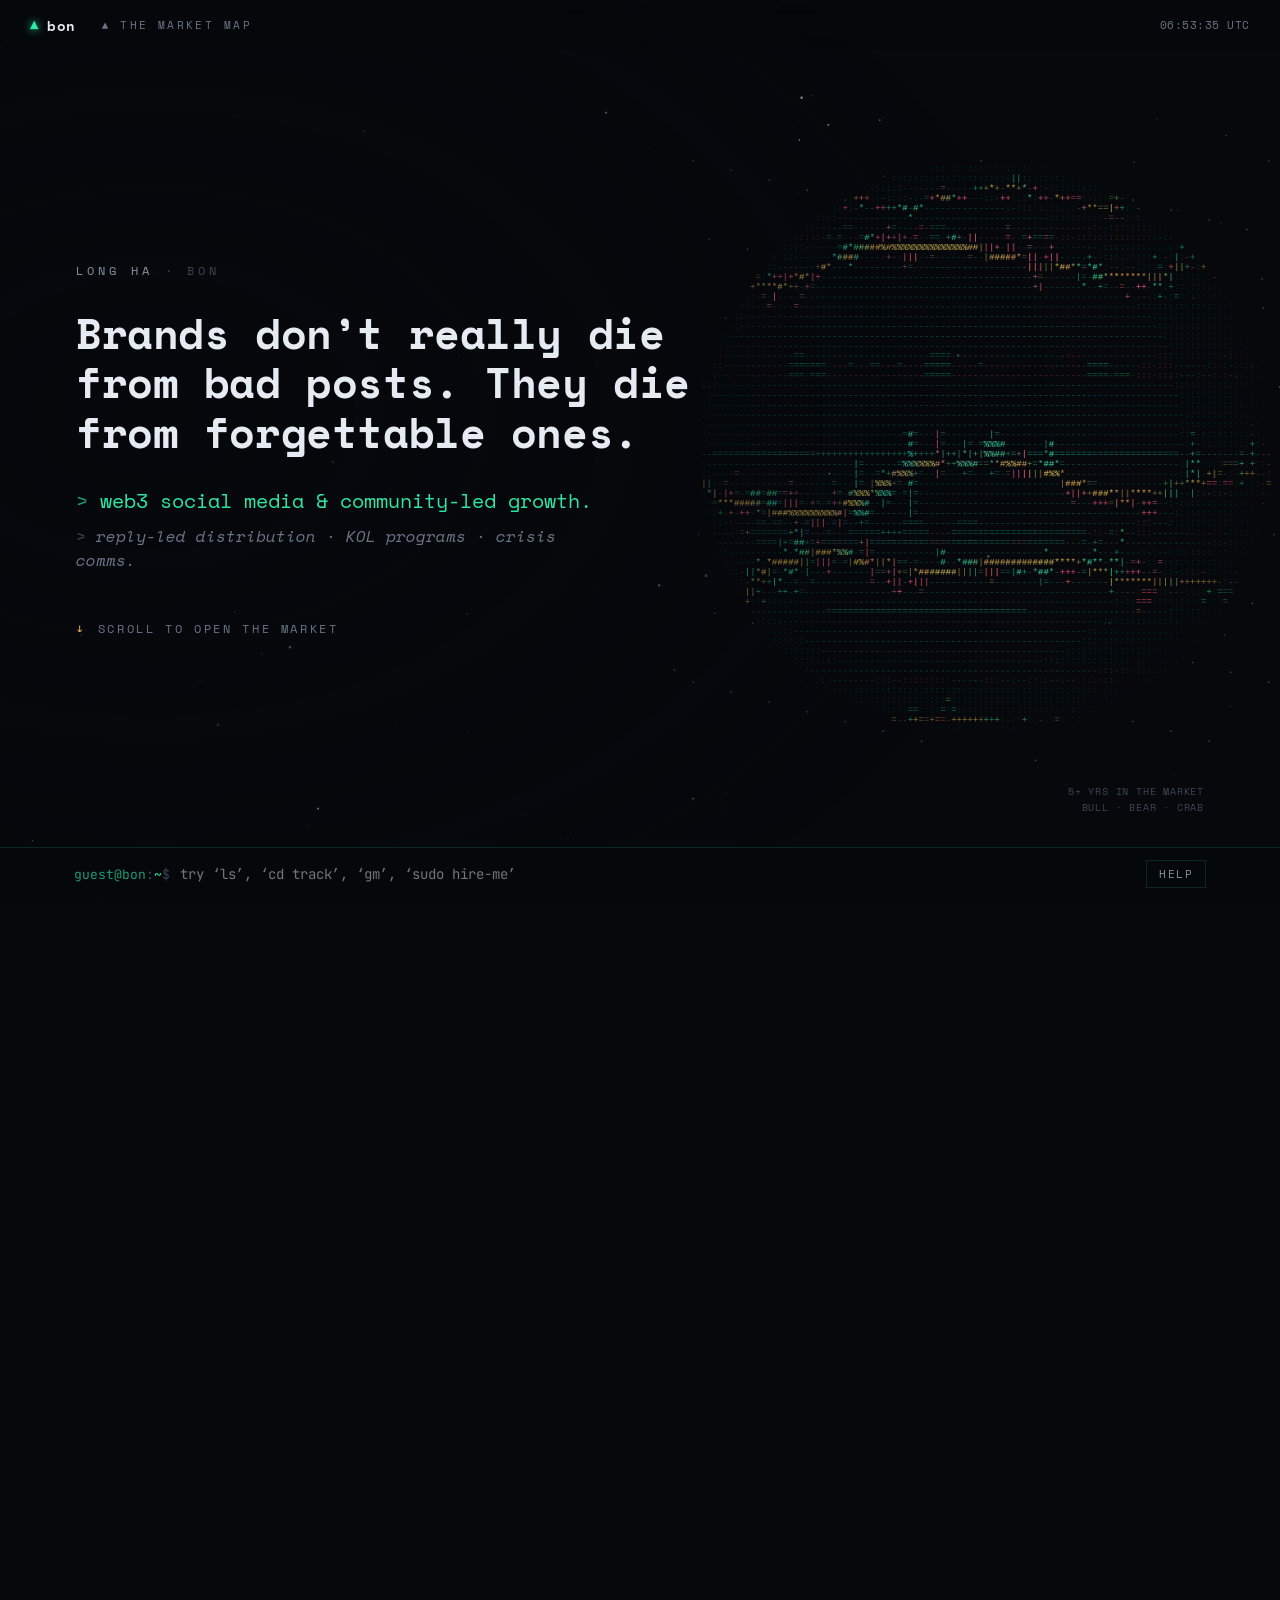
==== commit 68f2a1ec: "Volume to Nov 1: $879M since I joined, month 3 so far" ====
--- a/index.html
+++ b/index.html
@@ -28,13 +28,13 @@
 <link rel="preconnect" href="https://fonts.googleapis.com">
 <link rel="preconnect" href="https://fonts.gstatic.com" crossorigin>
 <link href="https://fonts.googleapis.com/css2?family=JetBrains+Mono:wght@300;400;500;600&family=Space+Mono:ital,wght@0,400;0,700;1,400;1,700&display=swap" rel="stylesheet">
-<link rel="stylesheet" href="css/style.css">
+<link rel="stylesheet" href="css/style.css?v=1102">
 <script src="js/ascii-engine.js" defer></script>
 <script src="js/galaxy.js" defer></script>
 <script src="js/space-bg.js" defer></script>
 <script src="js/trajectory.js" defer></script>
-<script src="js/volume-data.js" defer></script>
-<script src="js/app.js" defer></script>
+<script src="js/volume-data.js?v=1102" defer></script>
+<script src="js/app.js?v=1102" defer></script>
 </head>
 <body>
 
@@ -223,7 +223,7 @@
             <ul class="dos-list">
               <li>Lead social strategy and daily content for the main brand account (90K+ followers).</li>
               <li>Moved the account to reply-led distribution. Last 3 months: 2.5M organic impressions (+792%), likes +9,378%, reposts +930% and engagement rate 8.8% (+131%) vs. the 3 months before (X analytics).</li>
-              <li>Perps volume over the same stretch: $477M in my first 2 months, 3.2× the 2 months before (DefiLlama).</li>
+              <li>Perps volume since I joined: $879M. First 2 months: $477M, 3.2× the 2 months before (DefiLlama).</li>
               <li>Ship product launch and market content on a consistent visual system, in a distinct non-corporate voice built for Solana's interactive ecosystem.</li>
             </ul>
           </div>
@@ -241,22 +241,24 @@
           <div class="vol-head">
             <div>
               <div class="pnl-label">Bullet perps · daily volume</div>
-              <div class="vol-big">$585M</div>
-              <div class="pnl-sub">traded on Bullet since I joined (Aug 20 – Oct 22, 2026).</div>
-            </div>
-            <div class="vol-months" aria-label="two months before I joined: $149M; my first month: $150M; my second month: $327M">
+              <div class="vol-big">$879M</div>
+              <div class="pnl-sub">traded on Bullet since I joined (Aug 20 – Nov 1, 2026).</div>
+            </div>
+            <div class="vol-months" aria-label="two months before I joined: $149M; my first month: $150M; my second month: $327M; my third month so far, 13 days in: $402M">
               <div><span class="m">2 MO. BEFORE</span><b class="pre">$149M</b></div>
               <div class="arr" aria-hidden="true">·</div>
               <div><span class="m">MONTH 1</span><b>$150M</b></div>
               <div class="arr" aria-hidden="true">→</div>
-              <div><span class="m">MONTH 2</span><b class="hot">$327M</b></div>
+              <div><span class="m">MONTH 2</span><b>$327M</b></div>
+              <div class="arr" aria-hidden="true">→</div>
+              <div><span class="m">MONTH 3 · 13D</span><b class="hot">$402M</b></div>
             </div>
           </div>
           <div class="vol-chart-wrap">
-            <canvas id="vol-chart" role="img" aria-label="Bar chart of Bullet perps daily volume from April 29 to October 22, 2026. Daily volume rises from under $1M to $39.8M. A marker at August 20 shows when Bon joined."></canvas>
+            <canvas id="vol-chart" role="img" aria-label="Bar chart of Bullet perps daily volume from April 29 to November 1, 2026. Daily volume rises from under $1M to a peak of $49.6M on October 29. A marker at August 20 shows when Bon joined."></canvas>
             <div class="vol-tip" id="vol-tip" hidden></div>
           </div>
-          <div class="vol-foot"><span>Month 1 = Aug 20 – Sep 19 · Month 2 = Sep 20 – Oct 19 · first 2 months: $477M, 3.2× the 2 months before.</span><a href="https://defillama.com/protocol/bullet-perps?groupBy=daily" target="_blank" rel="noopener">source: DefiLlama ↗</a></div>
+          <div class="vol-foot"><span>Month 1 = Aug 20 – Sep 19 · Month 2 = Sep 20 – Oct 19 · Month 3 = Oct 20 on, 13 days in · first 2 months: $477M, 3.2× the 2 months before.</span><a href="https://defillama.com/protocol/bullet-perps?groupBy=daily" target="_blank" rel="noopener">source: DefiLlama ↗</a></div>
         </div>
         <div class="pnl-grid" id="pnl-grid">
           <div class="pnl-card hud" data-to="2.5" data-suffix="M" data-dec="1" style="--d:0ms">
@@ -300,7 +302,7 @@
             <div class="pnl-sub">Across 4 Web3 projects, from content, KOLs and campaigns.</div><span class="pnl-tag">FREELANCE ’21–’25</span>
           </div>
         </div>
-        <p class="pnl-note"><b>How to read this.</b> Bullet.xyz social figures are X analytics for the main account only, over the last 3 months (Aug 5 – Nov 2, 2026; I joined Aug 20), compared with the 3 months before. Reach figures are X analytics. Volume is Bullet perps’ platform-wide daily notional volume from DefiLlama (snapshot as of Oct 22, 2026), shown for the stretch I’ve run the account. The sparklines are decorative, not data.</p>
+        <p class="pnl-note"><b>How to read this.</b> Bullet.xyz social figures are X analytics for the main account only, over the last 3 months (Aug 5 – Nov 2, 2026; I joined Aug 20), compared with the 3 months before. Reach figures are X analytics. Volume is Bullet perps’ platform-wide daily notional volume from DefiLlama (snapshot as of Nov 1, 2026), shown for the stretch I’ve run the account. The sparklines are decorative, not data.</p>
       </section>
 
       <!-- ============ 03 PROOF OF WORK (best replies) ============ -->
--- a/css/style.css
+++ b/css/style.css
@@ -216,6 +216,7 @@
 
 /* ---------- PROOF OF WORK (best replies) ---------- */
 .vol-months b.pre { color: var(--mute); }
+@media (max-width: 560px) { .vol-months { display: grid; grid-template-columns: auto auto; gap: 12px 26px; justify-content: start; } .vol-months .arr { display: none; } .vol-months .m { white-space: nowrap; } }
 .pow-intro { margin-top: 16px; font-size: 13.5px; line-height: 1.7; color: var(--ink-2); max-width: 62ch; }
 .pow-grid { display: grid; grid-template-columns: repeat(auto-fill, minmax(290px, 1fr)); gap: 16px; }
 .pow-card { display: flex; flex-direction: column; padding: 16px 16px 12px; opacity: 0; }
